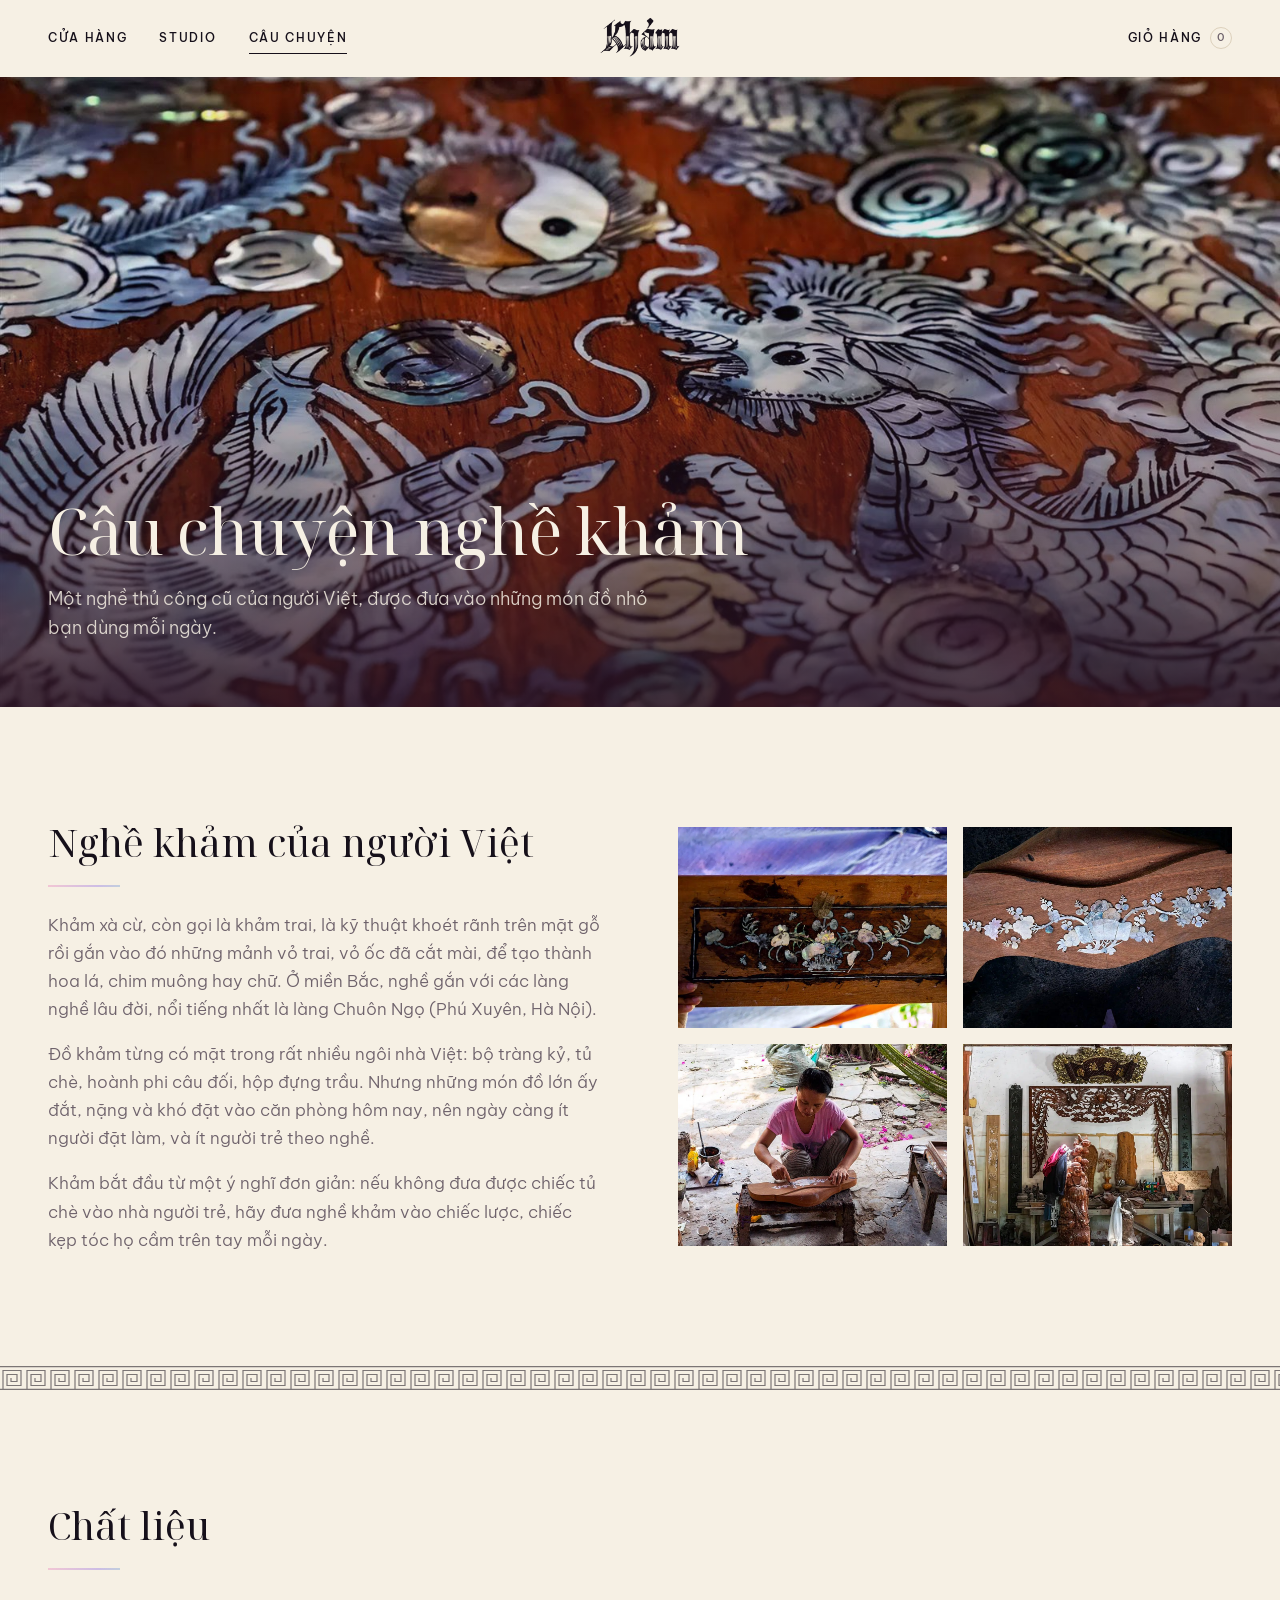
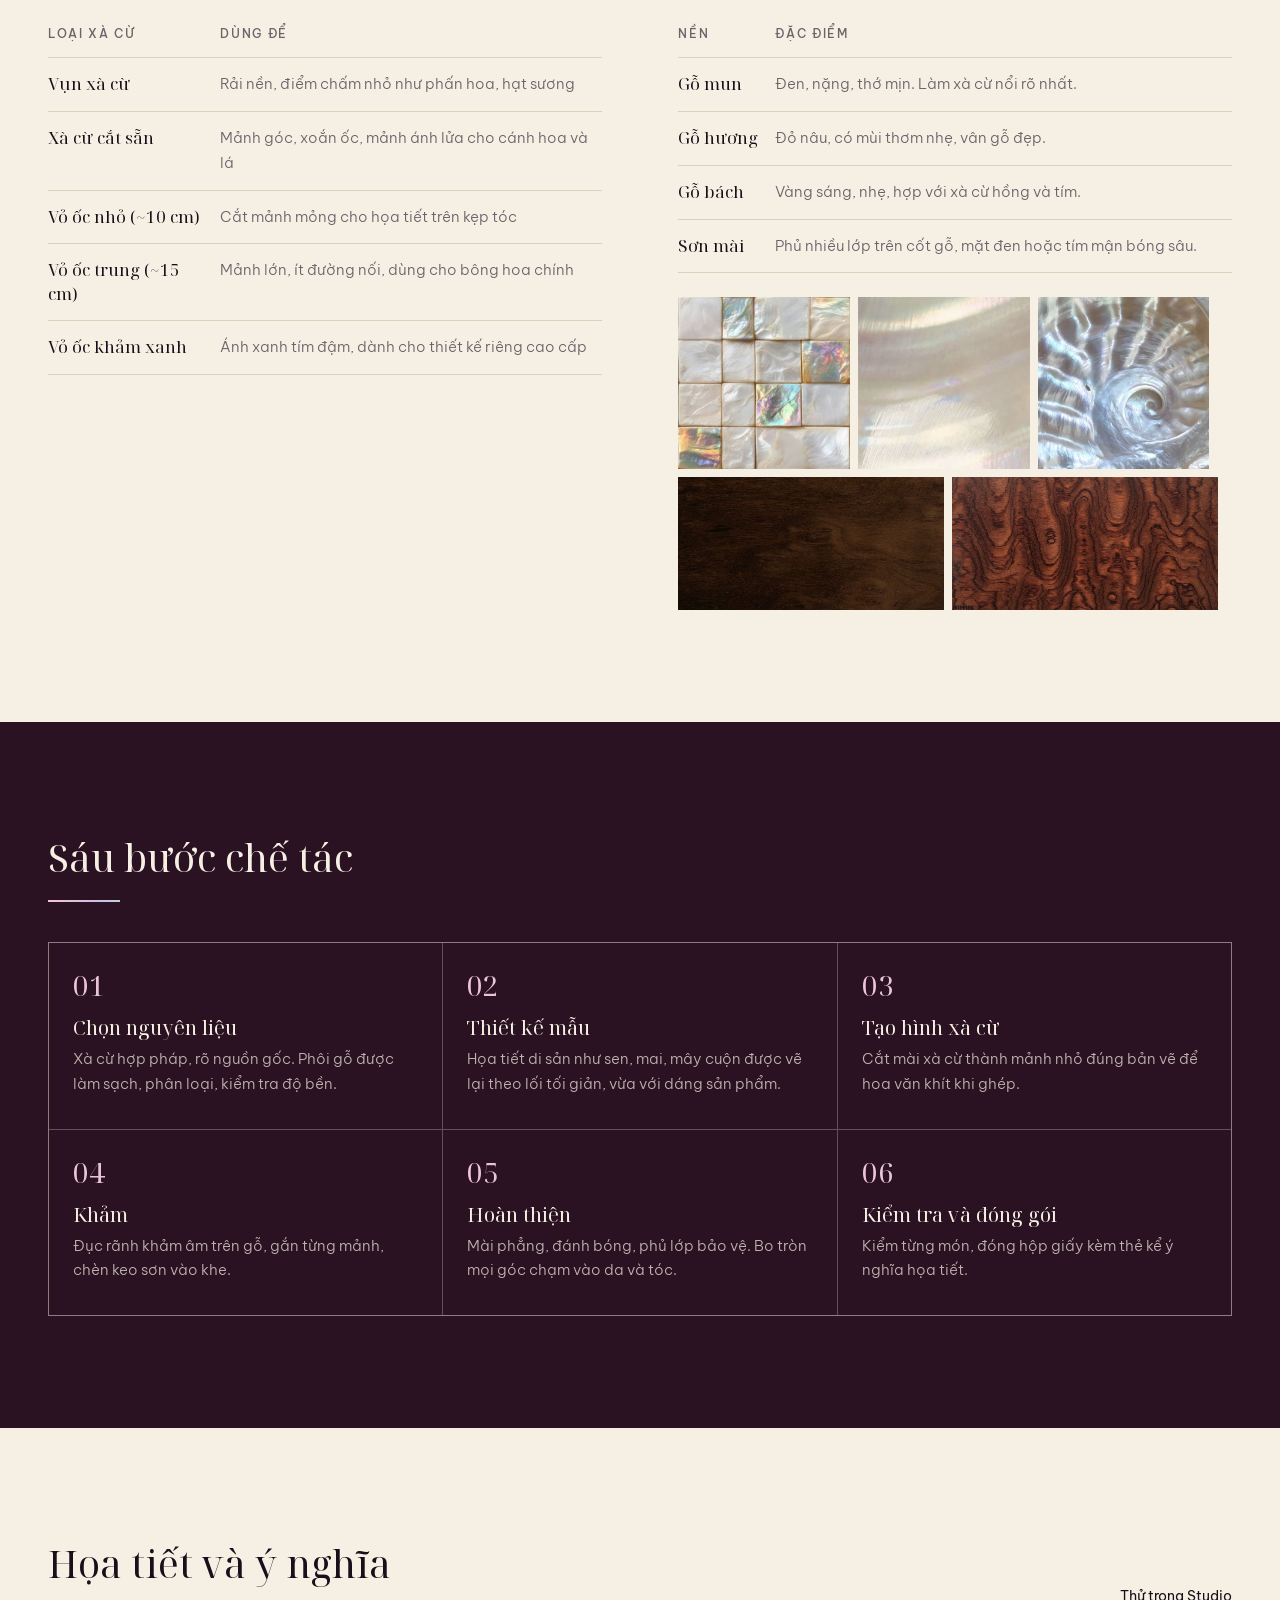
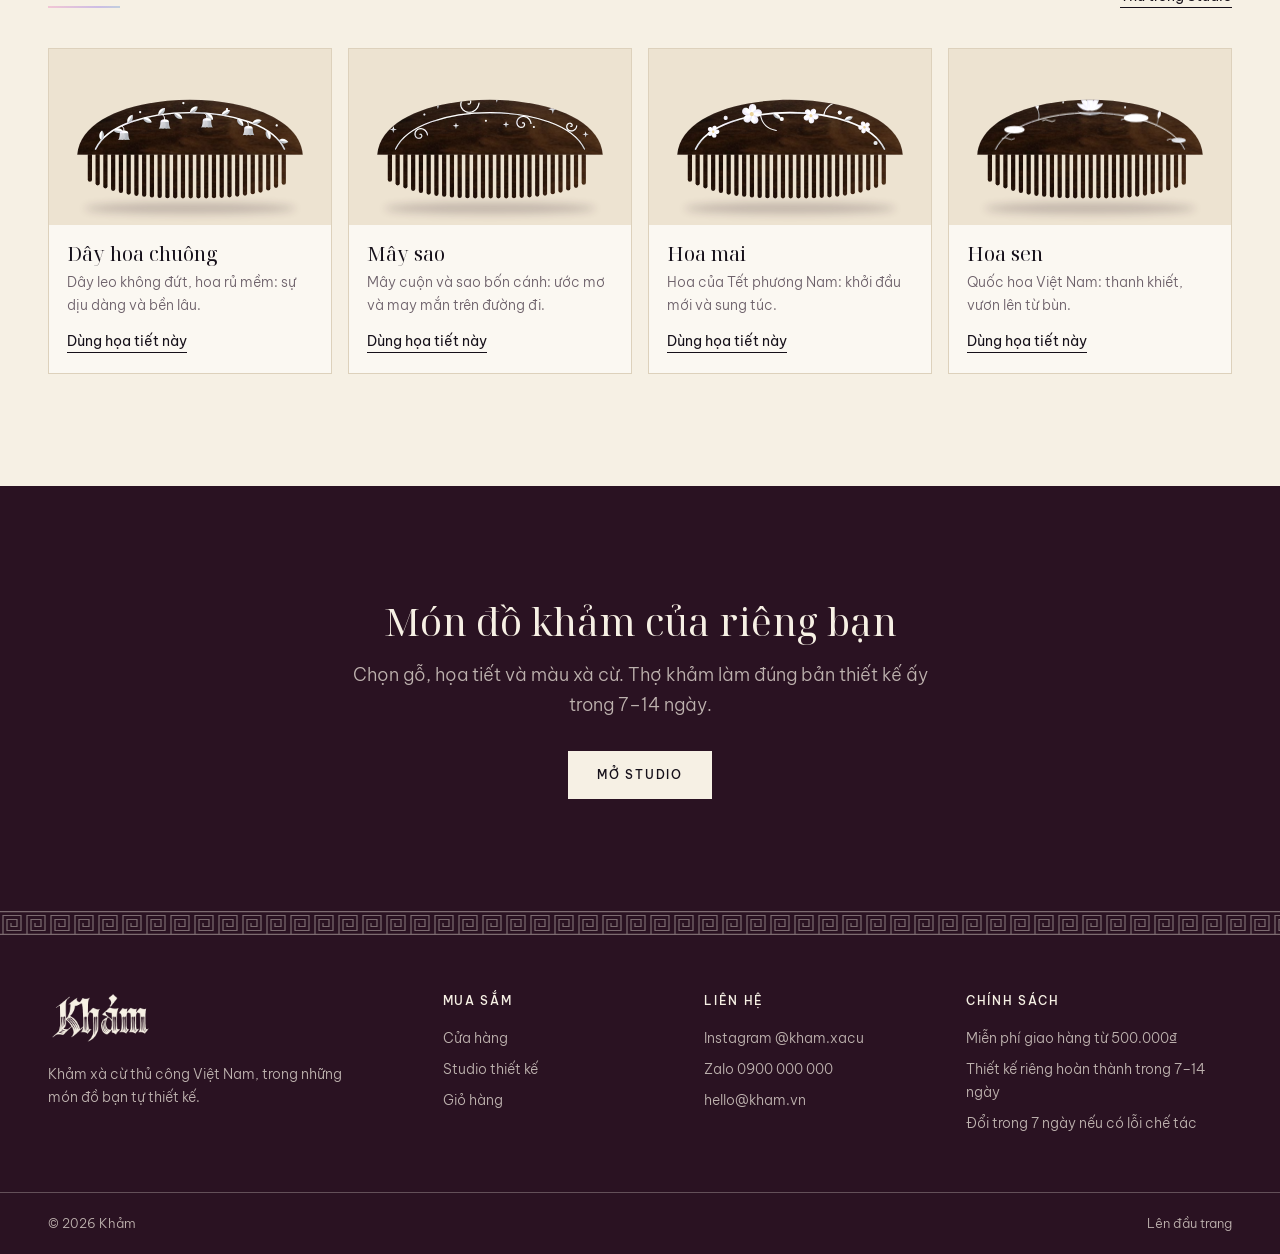
==== cau-chuyen.html @ ceab865e "Thương hiệu Khảm: 5 trang, Studio thiết kế xem trước trực tiếp, giỏ hàng - Trang chủ, Cửa hàng, Stud" ====
<!DOCTYPE html>
<html lang="vi">
<head>
  <meta charset="UTF-8" />
  <meta name="viewport" content="width=device-width, initial-scale=1" />
  <title>Câu chuyện nghề khảm · Khảm</title>
  <meta name="description" content="Nghề khảm xà cừ của người Việt: chất liệu, quy trình sáu bước và ý nghĩa các họa tiết." />
  <link rel="icon" href="img/favicon.svg" type="image/svg+xml" />
  <link rel="preconnect" href="https://fonts.googleapis.com" />
  <link rel="preconnect" href="https://fonts.gstatic.com" crossorigin />
  <link href="https://fonts.googleapis.com/css2?family=Be+Vietnam+Pro:wght@300;400;500&family=Noto+Serif+Display:ital,wght@0,400;0,500;1,400&display=swap" rel="stylesheet" />
  <link rel="stylesheet" href="css/style.css" />
</head>
<body data-page="cau-chuyen">
  <main id="main">
    <section class="story-hero">
      <img src="img/story/detail-dragon.jpg" alt="Mặt gỗ khảm xà cừ với họa tiết rồng, phượng và mây" />
      <div class="container">
        <h1 class="display">Câu chuyện nghề khảm</h1>
        <p class="lead" style="color:rgba(246,240,228,.85);margin-top:16px">Một nghề thủ công cũ của người Việt, được đưa vào những món đồ nhỏ bạn dùng mỗi ngày.</p>
      </div>
    </section>

    <!-- NGHỀ XƯA -->
    <section class="section container split">
      <div class="prose">
        <h2 class="h2">Nghề khảm của người Việt</h2>
        <span class="sheen-rule"></span>
        <p style="margin-top:24px">Khảm xà cừ, còn gọi là khảm trai, là kỹ thuật khoét rãnh trên mặt gỗ rồi gắn vào đó những mảnh vỏ trai, vỏ ốc đã cắt mài, để tạo thành hoa lá, chim muông hay chữ. Ở miền Bắc, nghề gắn với các làng nghề lâu đời, nổi tiếng nhất là làng Chuôn Ngọ (Phú Xuyên, Hà Nội).</p>
        <p>Đồ khảm từng có mặt trong rất nhiều ngôi nhà Việt: bộ tràng kỷ, tủ chè, hoành phi câu đối, hộp đựng trầu. Nhưng những món đồ lớn ấy đắt, nặng và khó đặt vào căn phòng hôm nay, nên ngày càng ít người đặt làm, và ít người trẻ theo nghề.</p>
        <p>Khảm bắt đầu từ một ý nghĩ đơn giản: nếu không đưa được chiếc tủ chè vào nhà người trẻ, hãy đưa nghề khảm vào chiếc lược, chiếc kẹp tóc họ cầm trên tay mỗi ngày.</p>
      </div>
      <div class="mosaic">
        <img src="img/story/panel-1.jpg" alt="Tấm gỗ khảm hoa lá nhiều màu" loading="lazy" />
        <img src="img/story/panel-2.jpg" alt="Diềm gỗ khảm hoa và lá bằng xà cừ trắng" loading="lazy" />
        <img src="img/story/artisan-1.jpg" alt="Người thợ ngồi mài tấm gỗ ngoài sân" loading="lazy" />
        <img src="img/story/workshop.jpg" alt="Xưởng gỗ với các tấm hoành phi chạm khắc" loading="lazy" />
      </div>
    </section>

    <div class="band" aria-hidden="true"></div>

    <!-- CHẤT LIỆU -->
    <section class="section container">
      <div class="section-head"><div><h2 class="h2">Chất liệu</h2><span class="sheen-rule"></span></div></div>
      <div class="split" style="align-items:start">
        <table class="table">
          <thead><tr><th>Loại xà cừ</th><th>Dùng để</th></tr></thead>
          <tbody>
            <tr><td>Vụn xà cừ</td><td class="muted">Rải nền, điểm chấm nhỏ như phấn hoa, hạt sương</td></tr>
            <tr><td>Xà cừ cắt sẵn</td><td class="muted">Mảnh góc, xoắn ốc, mảnh ánh lửa cho cánh hoa và lá</td></tr>
            <tr><td>Vỏ ốc nhỏ (~10 cm)</td><td class="muted">Cắt mảnh mỏng cho họa tiết trên kẹp tóc</td></tr>
            <tr><td>Vỏ ốc trung (~15 cm)</td><td class="muted">Mảnh lớn, ít đường nối, dùng cho bông hoa chính</td></tr>
            <tr><td>Vỏ ốc khảm xanh</td><td class="muted">Ánh xanh tím đậm, dành cho thiết kế riêng cao cấp</td></tr>
          </tbody>
        </table>
        <div>
          <table class="table">
            <thead><tr><th>Nền</th><th>Đặc điểm</th></tr></thead>
            <tbody>
              <tr><td>Gỗ mun</td><td class="muted">Đen, nặng, thớ mịn. Làm xà cừ nổi rõ nhất.</td></tr>
              <tr><td>Gỗ hương</td><td class="muted">Đỏ nâu, có mùi thơm nhẹ, vân gỗ đẹp.</td></tr>
              <tr><td>Gỗ bách</td><td class="muted">Vàng sáng, nhẹ, hợp với xà cừ hồng và tím.</td></tr>
              <tr><td>Sơn mài</td><td class="muted">Phủ nhiều lớp trên cốt gỗ, mặt đen hoặc tím mận bóng sâu.</td></tr>
            </tbody>
          </table>
          <div class="row" style="margin-top:24px;gap:8px">
            <img src="img/texture/nacre-squares.jpg" alt="Xà cừ cắt ô vuông" style="width:31%;aspect-ratio:1;object-fit:cover" loading="lazy" />
            <img src="img/texture/nacre-soft.jpg" alt="Mặt trong vỏ trai ánh hồng và xanh" style="width:31%;aspect-ratio:1;object-fit:cover" loading="lazy" />
            <img src="img/texture/nautilus.jpg" alt="Vỏ ốc xà cừ cắt đôi" style="width:31%;aspect-ratio:1;object-fit:cover" loading="lazy" />
          </div>
          <div class="row" style="margin-top:8px;gap:8px">
            <img src="img/texture/wood-mun.jpg" alt="Vân gỗ mun" style="width:48%;aspect-ratio:2;object-fit:cover" loading="lazy" />
            <img src="img/texture/wood-huong.jpg" alt="Vân gỗ hương" style="width:48%;aspect-ratio:2;object-fit:cover" loading="lazy" />
          </div>
        </div>
      </div>
    </section>

    <!-- QUY TRÌNH -->
    <section class="section on-dark">
      <div class="container">
        <div class="section-head"><div><h2 class="h2">Sáu bước chế tác</h2><span class="sheen-rule"></span></div></div>
        <ol class="timeline">
          <li><h3>Chọn nguyên liệu</h3><p>Xà cừ hợp pháp, rõ nguồn gốc. Phôi gỗ được làm sạch, phân loại, kiểm tra độ bền.</p></li>
          <li><h3>Thiết kế mẫu</h3><p>Họa tiết di sản như sen, mai, mây cuộn được vẽ lại theo lối tối giản, vừa với dáng sản phẩm.</p></li>
          <li><h3>Tạo hình xà cừ</h3><p>Cắt mài xà cừ thành mảnh nhỏ đúng bản vẽ để hoa văn khít khi ghép.</p></li>
          <li><h3>Khảm</h3><p>Đục rãnh khảm âm trên gỗ, gắn từng mảnh, chèn keo sơn vào khe.</p></li>
          <li><h3>Hoàn thiện</h3><p>Mài phẳng, đánh bóng, phủ lớp bảo vệ. Bo tròn mọi góc chạm vào da và tóc.</p></li>
          <li><h3>Kiểm tra và đóng gói</h3><p>Kiểm từng món, đóng hộp giấy kèm thẻ kể ý nghĩa họa tiết.</p></li>
        </ol>
      </div>
    </section>

    <!-- HỌA TIẾT -->
    <section class="section container">
      <div class="section-head">
        <div><h2 class="h2">Họa tiết và ý nghĩa</h2><span class="sheen-rule"></span></div>
        <a class="link" href="studio.html">Thử trong Studio</a>
      </div>
      <div class="motif-list" id="motifs"></div>
    </section>

    <section class="section on-dark" style="text-align:center">
      <div class="container">
        <h2 class="h2">Món đồ khảm của riêng bạn</h2>
        <p class="lead" style="margin:16px auto 32px">Chọn gỗ, họa tiết và màu xà cừ. Thợ khảm làm đúng bản thiết kế ấy trong 7–14 ngày.</p>
        <a class="btn btn--primary btn--light" href="studio.html">Mở Studio</a>
      </div>
    </section>
  </main>

  <script src="js/data.js"></script>
  <script src="js/store.js"></script>
  <script src="js/layout.js"></script>
  <script src="js/renderer.js"></script>
  <script src="js/ui.js"></script>
  <script>
    document.getElementById("motifs").innerHTML = STUDIO.motifs.map((m) => {
      const cfg = { product: "luoc-trang", base: "mun", motif: m.id, nacre: "ngoc" };
      return `<article class="motif-card">
        ${Renderer.render(cfg, { animate: false, label: "Lược khảm họa tiết " + m.name })}
        <div><h3>${m.name}</h3><p>${m.meaning}</p><a class="link" href="${studioLink(cfg)}">Dùng họa tiết này</a></div>
      </article>`;
    }).join("");
  </script>
</body>
</html>
---- css/style.css ----
/* =========================================================
   KHẢM · design system v3 (xem DESIGN-SYSTEM.md)
   ========================================================= */
:root {
  --ink: #16101a;
  --plum: #2a1222;
  --plum-2: #3a1a30;
  --ivory: #f6f0e4;
  --ivory-2: #ede3d1;
  --lavender: #cdbde5;
  --jade: #b6e0d6;
  --blush: #f2c6d4;
  --muted: #6e626b;
  --line: #ddd1bc;
  --line-dark: rgba(246, 240, 228, .28);
  --nacre: linear-gradient(110deg, var(--blush), var(--lavender) 35%, var(--jade) 65%, var(--ivory));

  --serif: "Noto Serif Display", "Times New Roman", serif;
  --sans: "Be Vietnam Pro", system-ui, -apple-system, "Segoe UI", sans-serif;
  --t-display: clamp(40px, 5vw, 72px);
  --t-h2: clamp(28px, 3vw, 40px);
  --t-h3: 22px;

  --gutter: clamp(20px, 4vw, 48px);
  --section: clamp(64px, 9vw, 112px);
  --max: 1320px;
  --ease: cubic-bezier(.2, .7, .2, 1);
}

*, *::before, *::after { box-sizing: border-box; }
html { scroll-behavior: smooth; scroll-padding-top: 80px; }
body { margin: 0; font: 300 16px/1.65 var(--sans); color: var(--ink); background: var(--ivory); -webkit-font-smoothing: antialiased; }
img, svg { display: block; max-width: 100%; }
a { color: inherit; text-decoration: none; }
button, input, select, textarea { font: inherit; color: inherit; }
button { cursor: pointer; background: none; border: 0; padding: 0; }
h1, h2, h3, h4, p, figure { margin: 0; }
:focus-visible { outline: 2px solid var(--ink); outline-offset: 3px; }
.on-dark :focus-visible { outline-color: var(--ivory); }
.skip { position: absolute; left: -9999px; }
.skip:focus { left: 16px; top: 16px; z-index: 100; background: var(--ink); color: var(--ivory); padding: 8px 16px; }

.container { width: 100%; max-width: var(--max); margin-inline: auto; padding-inline: var(--gutter); }
.section { padding-block: var(--section); }
.display { font: 400 var(--t-display)/1.15 var(--serif); letter-spacing: -.01em; }
.h2 { font: 400 var(--t-h2)/1.2 var(--serif); }
.h3 { font: 400 var(--t-h3)/1.3 var(--serif); }
.lead { font-size: 18px; color: var(--muted); max-width: 34em; }
.muted { color: var(--muted); }
.label { font-size: 12px; font-weight: 500; letter-spacing: .14em; text-transform: uppercase; }
.on-dark { background: var(--plum); color: var(--ivory); }
.on-dark .lead, .on-dark .muted { color: rgba(246, 240, 228, .72); }

/* Dải ánh xà cừ mảnh dưới tiêu đề */
.sheen-rule { display: block; width: 72px; height: 2px; margin-top: 20px; background: var(--nacre); background-size: 200% 100%; animation: sheen 6s linear infinite; }
.section-head { margin-bottom: 40px; display: flex; justify-content: space-between; align-items: flex-end; gap: 24px; flex-wrap: wrap; }

/* ---------- Hồi văn ---------- */
.band {
  height: 24px;
  background: url("data:image/svg+xml,%3Csvg xmlns='http://www.w3.org/2000/svg' width='24' height='24' fill='none' stroke='%2316101a' stroke-width='1.2'%3E%3Cpath d='M0 .6H24M0 23.4H24M3 23.4V4.5H21V19.5H7V8.5H17V15.5H11V12'/%3E%3C/svg%3E") repeat-x;
  opacity: .55;
}
.band--inverse { background-image: url("data:image/svg+xml,%3Csvg xmlns='http://www.w3.org/2000/svg' width='24' height='24' fill='none' stroke='%23f6f0e4' stroke-width='1.2'%3E%3Cpath d='M0 .6H24M0 23.4H24M3 23.4V4.5H21V19.5H7V8.5H17V15.5H11V12'/%3E%3C/svg%3E"); opacity: .4; }

/* ---------- Khung vòm Đông Dương ---------- */
.arch { position: relative; border-radius: 999px 999px 0 0 / 46% 46% 0 0; overflow: hidden; background: var(--ivory-2); }
.arch::after { content: ""; position: absolute; inset: 10px; border: 1px solid rgba(246, 240, 228, .75); border-radius: inherit; pointer-events: none; }
.arch img { width: 100%; height: 100%; object-fit: cover; }

/* ---------- Nút ---------- */
.btn {
  position: relative; overflow: hidden; isolation: isolate;
  display: inline-flex; align-items: center; justify-content: center; gap: 10px;
  min-height: 48px; padding: 0 28px;
  font-size: 12px; font-weight: 500; letter-spacing: .14em; text-transform: uppercase;
  border: 1px solid var(--ink); transition: background .2s, color .2s, border-color .2s;
}
.btn--primary { background: var(--ink); color: var(--ivory); }
.btn--primary::before {
  content: ""; position: absolute; inset: 0; z-index: -1; background: var(--nacre); opacity: 0;
  transform: translateX(-60%); transition: opacity .3s, transform .6s var(--ease); mix-blend-mode: soft-light;
}
.btn--primary:hover::before { opacity: 1; transform: none; }
.btn--ghost:hover { background: var(--ink); color: var(--ivory); }
.btn--light { border-color: var(--ivory); }
.btn--light.btn--primary { background: var(--ivory); color: var(--ink); }
.btn--light.btn--ghost { color: var(--ivory); }
.btn--light.btn--ghost:hover { background: var(--ivory); color: var(--ink); }
.btn--block { width: 100%; }
.btn[disabled] { opacity: .45; pointer-events: none; }
.link { font-size: 14px; font-weight: 400; text-decoration: underline; text-underline-offset: 6px; text-decoration-thickness: 1px; transition: text-underline-offset .2s; }
.link:hover { text-underline-offset: 3px; }

/* ---------- Header ---------- */
.header { position: sticky; top: 0; z-index: 50; background: var(--ivory); border-bottom: 1px solid transparent; transition: border-color .2s; }
.header.is-scrolled { border-color: var(--line); }
.header__inner { max-width: var(--max); margin-inline: auto; padding-inline: var(--gutter); height: 76px; display: grid; grid-template-columns: 1fr auto 1fr; align-items: center; }
.nav { display: flex; gap: 32px; }
.nav a, .cart-link { font-size: 12px; font-weight: 500; letter-spacing: .14em; text-transform: uppercase; padding: 6px 0; border-bottom: 1px solid transparent; transition: border-color .2s; }
.nav a:hover, .nav a[aria-current="page"], .cart-link:hover, .cart-link[aria-current="page"] { border-color: currentColor; }
.logo img { height: 46px; width: auto; }
.header__right { display: flex; justify-content: flex-end; }
.cart-link { display: inline-flex; align-items: center; gap: 8px; }
.cart-count { min-width: 22px; height: 22px; padding: 0 6px; display: inline-grid; place-items: center; border-radius: 999px; background: var(--ink); color: var(--ivory); font-size: 11px; letter-spacing: 0; }
.cart-count.is-empty { background: transparent; color: var(--muted); border: 1px solid var(--line); }
.cart-count.bump { animation: bump .5s var(--ease); }
.burger { display: none; width: 36px; height: 36px; position: relative; }
.burger span { position: absolute; left: 6px; right: 6px; height: 1px; background: var(--ink); transition: transform .2s; }
.burger span:first-child { top: 14px; } .burger span:last-child { top: 21px; }
.burger[aria-expanded="true"] span:first-child { transform: translateY(3.5px) rotate(45deg); }
.burger[aria-expanded="true"] span:last-child { transform: translateY(-3.5px) rotate(-45deg); }

/* ---------- Footer ---------- */
.footer { background: var(--plum); color: rgba(246, 240, 228, .72); font-size: 14px; }
.footer__inner { display: grid; grid-template-columns: 1.6fr 1fr 1fr 1.2fr; gap: 40px; padding-block: 56px; }
.footer__brand img { height: 56px; width: auto; margin-bottom: 16px; }
.footer__brand p { max-width: 22em; }
.footer h4 { color: var(--ivory); font-size: 12px; font-weight: 500; letter-spacing: .14em; text-transform: uppercase; margin-bottom: 16px; }
.footer ul { list-style: none; margin: 0; padding: 0; display: grid; gap: 8px; }
.footer a:hover { color: var(--ivory); text-decoration: underline; text-underline-offset: 4px; }
.footer__bottom { display: flex; justify-content: space-between; border-top: 1px solid var(--line-dark); padding-block: 20px; font-size: 13px; }

/* ---------- Toast ---------- */
.toast { position: fixed; left: 50%; bottom: 24px; z-index: 80; transform: translate(-50%, calc(100% + 48px)); visibility: hidden; background: var(--ink); color: var(--ivory); padding: 14px 20px; font-size: 14px; display: flex; gap: 16px; align-items: center; transition: transform .35s var(--ease); max-width: calc(100% - 32px); }
.toast.is-on { transform: translate(-50%, 0); visibility: visible; }
.toast a { text-decoration: underline; text-underline-offset: 4px; white-space: nowrap; }

/* ---------- Trang chủ: hero ---------- */
.hero { position: relative; overflow: hidden; background: radial-gradient(120% 90% at 50% 110%, #5b1d4f 0%, var(--plum) 55%, #1a0a14 100%); }
.hero__inner { display: grid; grid-template-columns: 1fr 1.25fr 1fr; gap: clamp(16px, 3vw, 48px); align-items: end; padding-block: 56px 0; }
.hero__arch { height: clamp(320px, 42vw, 560px); }
.hero__arch.arch { background: var(--ivory); }
.hero__arch img { object-fit: contain; padding: 18% 8% 10%; transition: transform 1.2s var(--ease); }
.hero__arch:hover img { transform: scale(1.04); }
.hero__center { text-align: center; padding-bottom: 72px; align-self: center; }
.hero__center .logo-big { width: min(360px, 80%); margin: 0 auto 28px; }
.hero__center p { margin: 0 auto 32px; max-width: 26em; }
.hero__ctas { display: flex; gap: 12px; justify-content: center; flex-wrap: wrap; }

/* ---------- Thẻ sản phẩm ---------- */
.grid { display: grid; grid-template-columns: repeat(4, 1fr); gap: 48px 24px; }
.card { display: flex; flex-direction: column; text-align: left; width: 100%; }
.card__media { display: block; position: relative; aspect-ratio: 1; background: #fbf8f2; overflow: hidden; }
.card__media img { width: 100%; height: 100%; object-fit: cover; transition: transform .8s var(--ease), opacity .4s; }
.card__media img + img { position: absolute; inset: 0; opacity: 0; }
.card:hover .card__media img:first-child { transform: scale(1.04); }
.card:hover .card__media img + img { opacity: 1; }
.card__tag { position: absolute; top: 12px; left: 12px; background: var(--ivory); padding: 2px 10px; font-size: 11px; letter-spacing: .1em; text-transform: uppercase; font-weight: 500; }
.card__name { margin-top: 16px; font: 400 19px/1.3 var(--serif); }
.card__meta { font-size: 13px; color: var(--muted); margin-top: 4px; }
.card__price { font-size: 15px; font-weight: 400; margin-top: 6px; }
.card:hover .card__name { text-decoration: underline; text-underline-offset: 4px; text-decoration-thickness: 1px; }

/* ---------- Câu chuyện chất liệu (trang chủ) ---------- */
.split { display: grid; grid-template-columns: 1fr 1fr; gap: clamp(32px, 6vw, 96px); align-items: center; }
.split__media .arch { aspect-ratio: 4 / 5; }
.facts { list-style: none; padding: 0; margin: 32px 0; border-top: 1px solid var(--line); }
.facts li { display: grid; grid-template-columns: 140px 1fr; gap: 16px; padding: 16px 0; border-bottom: 1px solid var(--line); }
.facts strong { font: 400 18px/1.4 var(--serif); }
.facts span { color: var(--muted); font-size: 15px; }

/* Teaser studio */
.teaser { display: grid; grid-template-columns: 1.1fr 1fr; gap: clamp(32px, 6vw, 96px); align-items: center; }
.teaser__stage { background: var(--ivory); aspect-ratio: 8 / 5; display: grid; place-items: center; position: relative; }
.teaser__stage svg { width: 100%; }
.teaser__swatches { display: flex; gap: 12px; margin: 24px 0 32px; flex-wrap: wrap; }
.steps-inline { list-style: none; padding: 0; margin: 24px 0 0; display: grid; gap: 8px; counter-reset: s; }
.steps-inline li { counter-increment: s; display: flex; gap: 12px; }
.steps-inline li::before { content: counter(s); width: 24px; height: 24px; border: 1px solid var(--line-dark); border-radius: 50%; display: grid; place-items: center; font-size: 12px; flex: none; margin-top: 2px; }

/* Dải ảnh tay nghề */
.craft-strip { display: grid; grid-template-columns: 1.3fr 1fr 1fr; gap: 16px; }
.craft-strip figure { position: relative; overflow: hidden; aspect-ratio: 4 / 5; }
.craft-strip figure:first-child { aspect-ratio: auto; }
.craft-strip img { width: 100%; height: 100%; object-fit: cover; transition: transform 1s var(--ease); }
.craft-strip figure:hover img { transform: scale(1.04); }
.craft-strip figcaption { position: absolute; left: 0; right: 0; bottom: 0; padding: 40px 20px 16px; color: var(--ivory); font-size: 14px; background: linear-gradient(transparent, rgba(22, 16, 26, .75)); }

.services { display: grid; grid-template-columns: repeat(4, 1fr); gap: 24px; padding-block: 48px; border-top: 1px solid var(--line); }
.services h3 { font: 400 18px/1.3 var(--serif); margin-bottom: 4px; }
.services p { font-size: 14px; color: var(--muted); }

/* ---------- Cửa hàng ---------- */
.page-head { padding-block: 56px 32px; }
.page-head .lead { margin-top: 12px; }
.filters { display: flex; gap: 28px; flex-wrap: wrap; border-bottom: 1px solid var(--line); margin-bottom: 40px; }
.filter { font-size: 14px; padding: 12px 0; color: var(--muted); border-bottom: 1px solid transparent; margin-bottom: -1px; transition: color .2s, border-color .2s; }
.filter:hover { color: var(--ink); }
.filter.is-active { color: var(--ink); border-color: var(--ink); }
.filter sup { font-size: 11px; margin-left: 3px; }

/* Dialog sản phẩm */
.dialog { border: 0; padding: 0; width: min(1080px, calc(100% - 32px)); max-height: calc(100dvh - 32px); background: var(--ivory); color: var(--ink); }
.dialog::backdrop { background: rgba(22, 16, 26, .55); }
.dialog[open] { animation: rise .35s var(--ease); }
.dialog__body { display: grid; grid-template-columns: 1.1fr 1fr; }
.dialog__gallery { background: #fbf8f2; display: flex; flex-direction: column; }
.dialog__main { aspect-ratio: 1; }
.dialog__main img { width: 100%; height: 100%; object-fit: cover; }
.dialog__thumbs { display: flex; gap: 8px; padding: 12px; flex-wrap: wrap; }
.dialog__thumbs button { width: 64px; height: 64px; border: 1px solid transparent; }
.dialog__thumbs button[aria-pressed="true"] { border-color: var(--ink); }
.dialog__thumbs img { width: 100%; height: 100%; object-fit: cover; }
.dialog__info { padding: 48px 40px; display: flex; flex-direction: column; gap: 16px; overflow-y: auto; }
.dialog__price { font-size: 20px; }
.dialog__material { font-size: 14px; color: var(--muted); border-top: 1px solid var(--line); border-bottom: 1px solid var(--line); padding: 12px 0; }
.dialog__material strong { color: var(--ink); font-weight: 500; display: block; font-size: 12px; letter-spacing: .14em; text-transform: uppercase; margin-bottom: 2px; }
.dialog__close { position: absolute; top: 8px; right: 8px; width: 44px; height: 44px; font-size: 28px; font-weight: 300; z-index: 2; }
.field-label { font-size: 12px; font-weight: 500; letter-spacing: .14em; text-transform: uppercase; margin-bottom: 8px; display: block; }
.row { display: flex; gap: 12px; align-items: stretch; flex-wrap: wrap; }

/* Bộ đếm số lượng */
.qty { display: inline-flex; align-items: center; border: 1px solid var(--line); height: 48px; }
.qty button { width: 44px; height: 100%; font-size: 18px; }
.qty button:hover { background: var(--ivory-2); }
.qty input { width: 44px; text-align: center; border: 0; background: transparent; -moz-appearance: textfield; }
.qty input::-webkit-inner-spin-button { -webkit-appearance: none; }
.qty--sm { height: 36px; }
.qty--sm button { width: 34px; }
.qty--sm input { width: 34px; }

/* Ô chọn gỗ dạng chữ */
.chips { display: flex; gap: 8px; flex-wrap: wrap; }
.chip { display: inline-flex; align-items: center; gap: 8px; height: 40px; padding: 0 14px 0 8px; border: 1px solid var(--line); font-size: 14px; transition: border-color .2s; }
.chip:hover { border-color: var(--muted); }
.chip[aria-pressed="true"] { border-color: var(--ink); box-shadow: inset 0 0 0 1px var(--ink); }
.chip i { width: 22px; height: 22px; border-radius: 50%; display: block; }

/* ---------- Swatch xà cừ ---------- */
.swatch { width: 44px; height: 44px; border-radius: 50%; position: relative; background-size: cover; background-position: center; box-shadow: inset 0 0 0 1px rgba(0, 0, 0, .12); transition: transform .2s; }
.swatch::after { content: ""; position: absolute; inset: -5px; border-radius: 50%; border: 1px solid transparent; transition: border-color .2s; }
.swatch:hover { transform: scale(1.06); }
.swatch[aria-pressed="true"]::after { border-color: currentColor; }

/* ---------- STUDIO ---------- */
.studio { display: grid; grid-template-columns: 1.25fr 1fr; min-height: calc(100dvh - 76px); }
.studio__stage { position: sticky; top: 76px; height: calc(100dvh - 76px); background: var(--ivory-2); display: flex; flex-direction: column; }
.studio__canvas { flex: 1; position: relative; display: grid; place-items: center; padding: 24px; overflow: hidden; }
.studio__canvas::before { content: ""; position: absolute; inset: 24px; border: 1px solid var(--line); border-radius: 999px 999px 0 0 / 38% 38% 0 0; pointer-events: none; }
.studio__layer { position: absolute; inset: 0; display: grid; place-items: center; padding: 8% 6%; transition: opacity .4s var(--ease); }
.studio__layer svg { width: 100%; max-height: 100%; }
.studio__layer.is-leaving { opacity: 0; }
.studio__caption { padding: 16px 24px 20px; display: flex; justify-content: space-between; gap: 16px; align-items: baseline; border-top: 1px solid var(--line); background: var(--ivory); flex-wrap: wrap; }
.studio__caption strong { font: 400 20px/1.3 var(--serif); }
.studio__caption span { font-size: 13px; color: var(--muted); }
.studio__panel { padding: 40px clamp(20px, 3vw, 48px) 48px; display: flex; flex-direction: column; gap: 32px; }
.studio__panel h1 { font: 400 32px/1.2 var(--serif); }
.step-title { display: flex; justify-content: space-between; align-items: baseline; margin-bottom: 14px; }
.step-title h2 { font-size: 12px; font-weight: 500; letter-spacing: .14em; text-transform: uppercase; }
.step-title span { font-size: 14px; color: var(--muted); }
.options { display: grid; grid-template-columns: repeat(2, 1fr); gap: 10px; }
.opt { border: 1px solid var(--line); background: #fbf8f2; text-align: left; padding: 8px 12px 12px; transition: border-color .2s, background .2s; display: flex; flex-direction: column; gap: 2px; }
.opt:hover { border-color: var(--muted); }
.opt[aria-pressed="true"] { border-color: var(--ink); box-shadow: inset 0 0 0 1px var(--ink); background: var(--ivory); }
.opt svg { width: 100%; height: auto; aspect-ratio: 8 / 4.2; }
.opt b { font-weight: 400; font-size: 15px; }
.opt small { font-size: 12px; color: var(--muted); }
.swatches { display: flex; gap: 14px; flex-wrap: wrap; }
.swatch-wrap { display: flex; flex-direction: column; align-items: center; gap: 8px; width: 72px; text-align: center; font-size: 12px; line-height: 1.3; }
.motif-note { font-size: 14px; color: var(--muted); margin-top: 12px; min-height: 2.6em; }
.summary { border-top: 1px solid var(--line); padding-top: 24px; display: grid; gap: 8px; font-size: 14px; }
.summary div { display: flex; justify-content: space-between; gap: 16px; }
.summary span:first-child { color: var(--muted); }
.summary .total { font-size: 18px; border-top: 1px solid var(--line); padding-top: 12px; margin-top: 4px; }
.summary .total span:last-child { font: 400 24px/1 var(--serif); }
.studio__actions { display: grid; grid-template-columns: auto 1fr; gap: 10px; }
.studio__actions .btn--ghost { grid-column: 1 / -1; }
.saved { border-top: 1px solid var(--line); padding-top: 24px; }
.saved__list { display: grid; grid-template-columns: repeat(3, 1fr); gap: 10px; margin-top: 12px; }
.saved__item { position: relative; border: 1px solid var(--line); background: #fbf8f2; }
.saved__item button.load { display: block; width: 100%; padding: 6px; }
.saved__item small { display: block; font-size: 11px; color: var(--muted); padding: 0 8px 8px; }
.saved__item .del { position: absolute; top: 2px; right: 4px; font-size: 16px; color: var(--muted); width: 24px; height: 24px; }
.saved__item .del:hover { color: var(--ink); }
.empty-note { font-size: 14px; color: var(--muted); }

/* ---------- Giỏ hàng ---------- */
.cart { display: grid; grid-template-columns: 1.6fr 1fr; gap: clamp(32px, 5vw, 72px); align-items: start; padding-bottom: var(--section); }
.cart-lines { list-style: none; padding: 0; margin: 0; border-top: 1px solid var(--line); }
.cart-line { display: grid; grid-template-columns: 120px 1fr auto; gap: 20px; padding: 20px 0; border-bottom: 1px solid var(--line); align-items: start; }
.cart-line__img { aspect-ratio: 1; background: #fbf8f2; display: grid; place-items: center; overflow: hidden; }
.cart-line__img img { width: 100%; height: 100%; object-fit: cover; }
.cart-line__img svg { width: 100%; }
.cart-line h3 { font: 400 18px/1.3 var(--serif); }
.cart-line .spec { font-size: 13px; color: var(--muted); margin: 4px 0 12px; }
.cart-line .badge { display: inline-block; font-size: 11px; letter-spacing: .1em; text-transform: uppercase; font-weight: 500; padding: 2px 8px; background: var(--ivory-2); margin-bottom: 6px; }
.cart-line__end { text-align: right; display: flex; flex-direction: column; gap: 8px; align-items: flex-end; }
.cart-line__end strong { font-weight: 400; }
.cart-line__end small { color: var(--muted); font-size: 12px; }
.text-btn { font-size: 13px; color: var(--muted); text-decoration: underline; text-underline-offset: 4px; }
.text-btn:hover { color: var(--ink); }
.cart-line__actions { display: flex; gap: 16px; align-items: center; flex-wrap: wrap; }
.panel { background: #fbf8f2; border: 1px solid var(--line); padding: 28px; position: sticky; top: 100px; }
.panel h2 { font: 400 24px/1.2 var(--serif); margin-bottom: 20px; }
.ship-note { font-size: 13px; color: var(--muted); margin-top: 8px; }
.progress { height: 3px; background: var(--ivory-2); margin-top: 8px; }
.progress i { display: block; height: 100%; background: var(--nacre); transition: width .4s var(--ease); }
.form { display: grid; gap: 14px; margin-top: 24px; border-top: 1px solid var(--line); padding-top: 24px; }
.form label { display: grid; gap: 6px; font-size: 13px; }
.form input, .form textarea { border: 1px solid var(--line); background: var(--ivory); padding: 12px 14px; font-size: 15px; border-radius: 0; }
.form input:focus, .form textarea:focus { outline: none; border-color: var(--ink); }
.form .err { color: #9c2a3c; font-size: 12px; min-height: 0; }
.form input[aria-invalid="true"] { border-color: #9c2a3c; }
.pay { display: grid; gap: 8px; border: 0; padding: 0; margin: 0; }
.pay legend { font-size: 13px; margin-bottom: 6px; }
.pay label { display: flex; gap: 10px; align-items: center; border: 1px solid var(--line); padding: 12px 14px; cursor: pointer; font-size: 14px; }
.pay input { accent-color: var(--ink); }
.cart-empty { text-align: center; padding: 64px 0 var(--section); display: grid; justify-items: center; gap: 20px; }
.confirm { max-width: 720px; margin: 0 auto; padding-bottom: var(--section); }
.confirm .code { font: 400 28px/1 var(--serif); margin: 8px 0 24px; }
.confirm table { width: 100%; border-collapse: collapse; font-size: 14px; margin: 24px 0; }
.confirm td { padding: 10px 0; border-bottom: 1px solid var(--line); vertical-align: top; }
.confirm td:last-child { text-align: right; white-space: nowrap; }

/* ---------- Trang câu chuyện ---------- */
.story-hero { position: relative; min-height: 70vh; display: grid; align-items: end; color: var(--ivory); overflow: hidden; }
.story-hero img { position: absolute; inset: 0; width: 100%; height: 100%; object-fit: cover; }
.story-hero::before { content: ""; position: absolute; inset: 0; background: linear-gradient(180deg, rgba(42, 18, 34, .1) 30%, rgba(42, 18, 34, .88)); z-index: 1; }
.story-hero .container { position: relative; z-index: 2; padding-block: 64px; }
.prose { max-width: 40em; }
.prose p + p { margin-top: 1em; }
.prose p { color: var(--muted); font-size: 17px; }
.on-dark .prose p { color: rgba(246, 240, 228, .75); }
.timeline { list-style: none; padding: 0; margin: 0; display: grid; grid-template-columns: repeat(3, 1fr); gap: 1px; background: var(--line-dark); border: 1px solid var(--line-dark); counter-reset: s; }
.timeline li { background: var(--plum); padding: 28px 24px 32px; counter-increment: s; }
.timeline li::before { content: "0" counter(s); display: block; font: 400 28px/1 var(--serif); margin-bottom: 16px; background: var(--nacre); -webkit-background-clip: text; background-clip: text; color: transparent; }
.timeline h3 { font: 400 20px/1.3 var(--serif); margin-bottom: 6px; }
.timeline p { color: rgba(246, 240, 228, .72); font-size: 15px; }
.table { width: 100%; border-collapse: collapse; font-size: 15px; }
.table th, .table td { text-align: left; padding: 14px 12px 14px 0; border-bottom: 1px solid var(--line); vertical-align: top; }
.table th { font-size: 12px; font-weight: 500; letter-spacing: .14em; text-transform: uppercase; color: var(--muted); }
.table td:first-child { font: 400 17px/1.4 var(--serif); }
.motif-list { display: grid; grid-template-columns: repeat(4, 1fr); gap: 16px; }
.motif-card { background: #fbf8f2; border: 1px solid var(--line); display: flex; flex-direction: column; }
.motif-card svg { background: var(--ivory-2); }
.motif-card div { padding: 16px 18px 20px; }
.motif-card h3 { font: 400 20px/1.3 var(--serif); margin-bottom: 4px; }
.motif-card p { font-size: 14px; color: var(--muted); }
.motif-card a { margin-top: 12px; display: inline-block; }
.mosaic { display: grid; grid-template-columns: 1fr 1fr; gap: 16px; }
.mosaic img { width: 100%; height: 100%; object-fit: cover; aspect-ratio: 4 / 3; }

/* ---------- Animations ---------- */
@keyframes sheen { to { background-position: -200% 0; } }
@keyframes rise { from { opacity: 0; transform: translateY(12px); } to { opacity: 1; transform: none; } }
@keyframes bump { 0% { transform: scale(1); } 40% { transform: scale(1.35); } 100% { transform: scale(1); } }
.fade-in { animation: rise .6s var(--ease) both; }
@media (prefers-reduced-motion: reduce) {
  *, *::before, *::after { animation: none !important; transition: none !important; }
  html { scroll-behavior: auto; }
}

/* ---------- Responsive ---------- */
@media (max-width: 1100px) {
  .grid { grid-template-columns: repeat(3, 1fr); }
  .motif-list { grid-template-columns: repeat(2, 1fr); }
  .footer__inner { grid-template-columns: 1fr 1fr; }
}
@media (max-width: 900px) {
  .burger { display: block; }
  .header__inner { height: 64px; }
  .logo img { height: 38px; }
  .nav { position: fixed; inset: 64px 0 auto; flex-direction: column; gap: 0; background: var(--ivory); padding: 0 var(--gutter) 16px; border-bottom: 1px solid var(--line); visibility: hidden; opacity: 0; transition: opacity .2s, visibility .2s; }
  .nav.is-open { visibility: visible; opacity: 1; }
  .nav a { padding: 16px 0; border-bottom: 1px solid var(--line); }
  .hero__inner { grid-template-columns: 1fr 1fr; padding-top: 40px; }
  .hero__center { grid-column: 1 / -1; order: -1; padding-bottom: 24px; }
  .hero__arch { height: 300px; }
  .split, .teaser, .cart { grid-template-columns: 1fr; }
  .craft-strip { grid-template-columns: 1fr 1fr; }
  .craft-strip figure:first-child { grid-column: 1 / -1; aspect-ratio: 16 / 9; }
  .services { grid-template-columns: 1fr 1fr; }
  .studio { grid-template-columns: 1fr; }
  .studio__stage { top: 64px; height: auto; z-index: 5; }
  .studio__canvas { aspect-ratio: 8 / 5; flex: none; padding: 8px; }
  .studio__canvas::before { inset: 8px; }
  .studio__layer { padding: 4% 4%; }
  .studio__caption { padding: 10px 16px; }
  .studio__caption strong { font-size: 17px; }
  .dialog__body { grid-template-columns: 1fr; }
  .dialog__info { padding: 28px 20px; }
  .timeline { grid-template-columns: 1fr 1fr; }
  .panel { position: static; }
}
@media (max-width: 600px) {
  .grid { grid-template-columns: repeat(2, 1fr); gap: 32px 12px; }
  .card__name { font-size: 16px; }
  .hero__arch { height: 220px; }
  .hero__center .logo-big { width: 58%; margin-bottom: 20px; }
  .hero__center p { font-size: 16px; }
  .options { grid-template-columns: repeat(2, 1fr); }
  .saved__list { grid-template-columns: repeat(2, 1fr); }
  .facts li { grid-template-columns: 1fr; gap: 2px; }
  .services, .timeline, .motif-list, .mosaic { grid-template-columns: 1fr; }
  .footer__inner { grid-template-columns: 1fr; }
  .footer__bottom { flex-direction: column; gap: 8px; }
  .cart-line { grid-template-columns: 88px 1fr; }
  .cart-line__end { grid-column: 1 / -1; flex-direction: row; justify-content: space-between; align-items: center; }
  .studio__panel { padding-top: 24px; gap: 28px; }
  .cart-link__text { position: absolute; width: 1px; height: 1px; overflow: hidden; clip: rect(0 0 0 0); }
  .studio__caption span { display: none; }
}
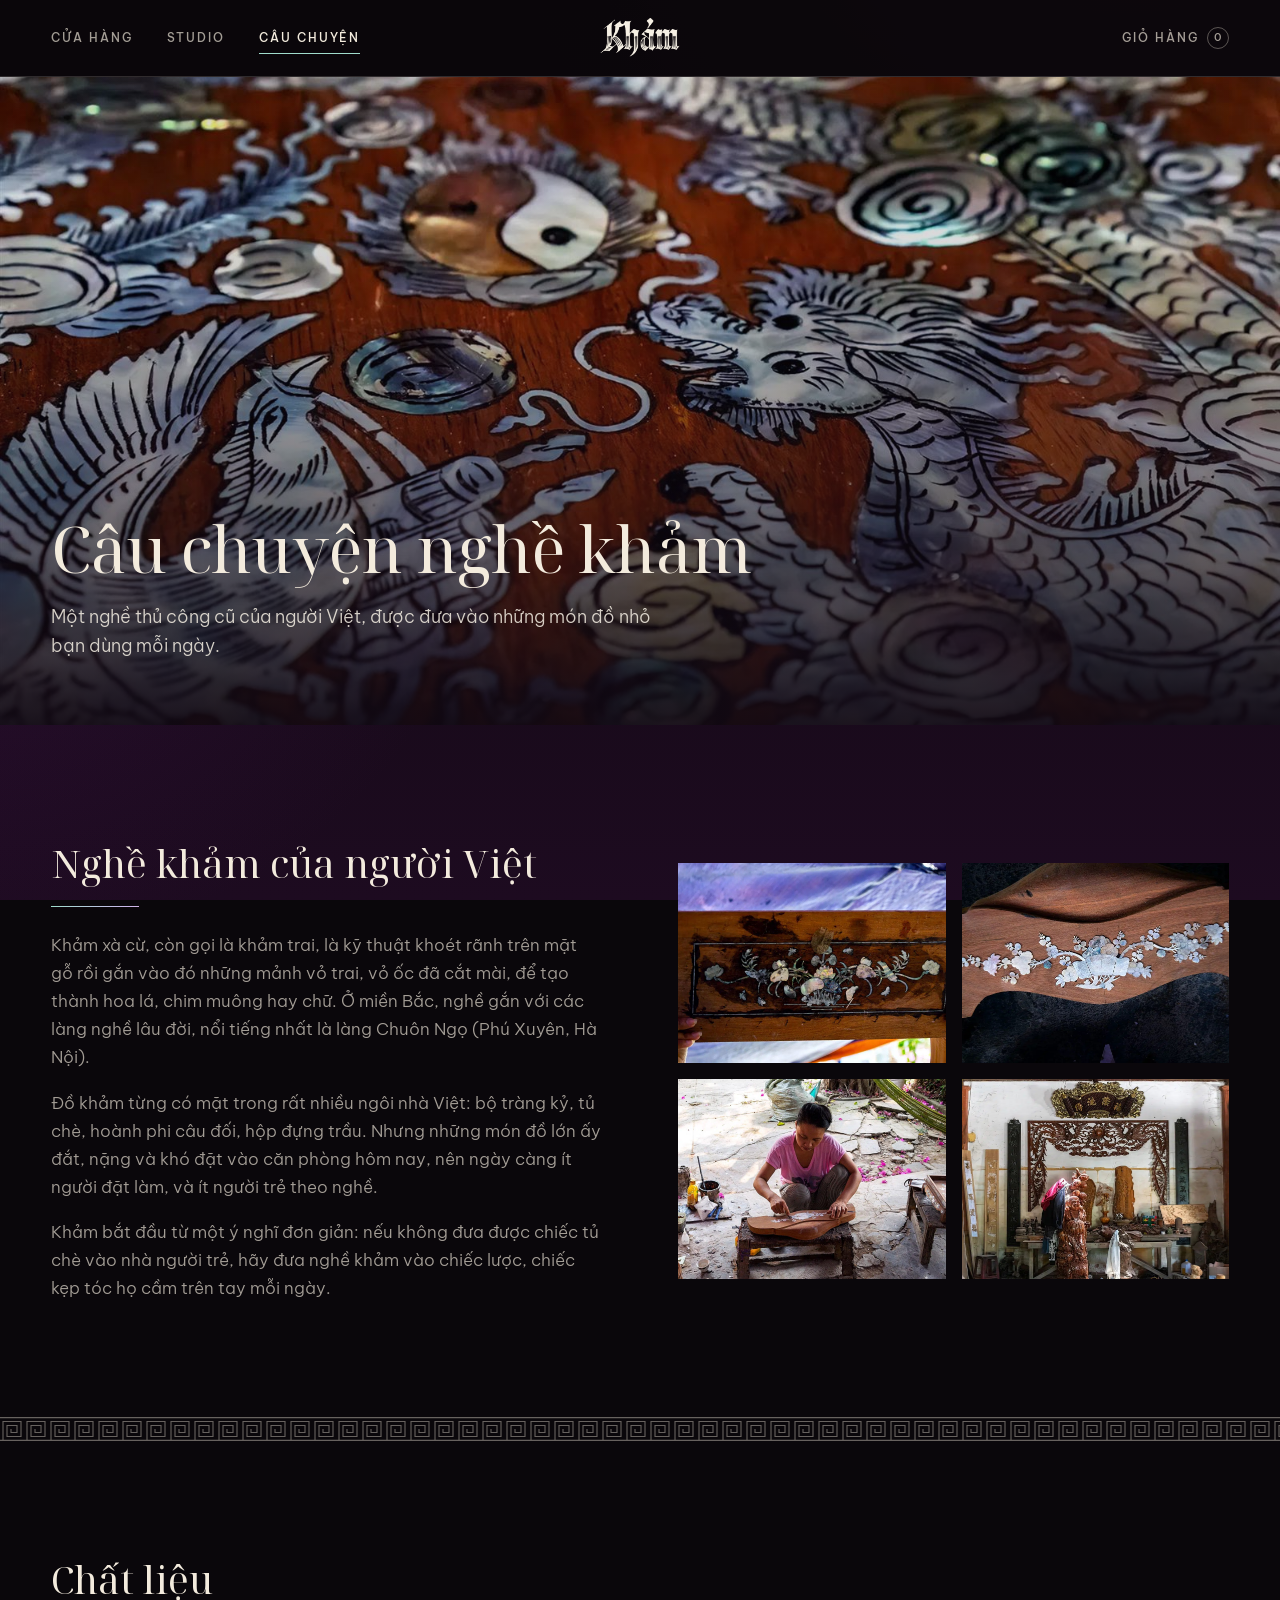
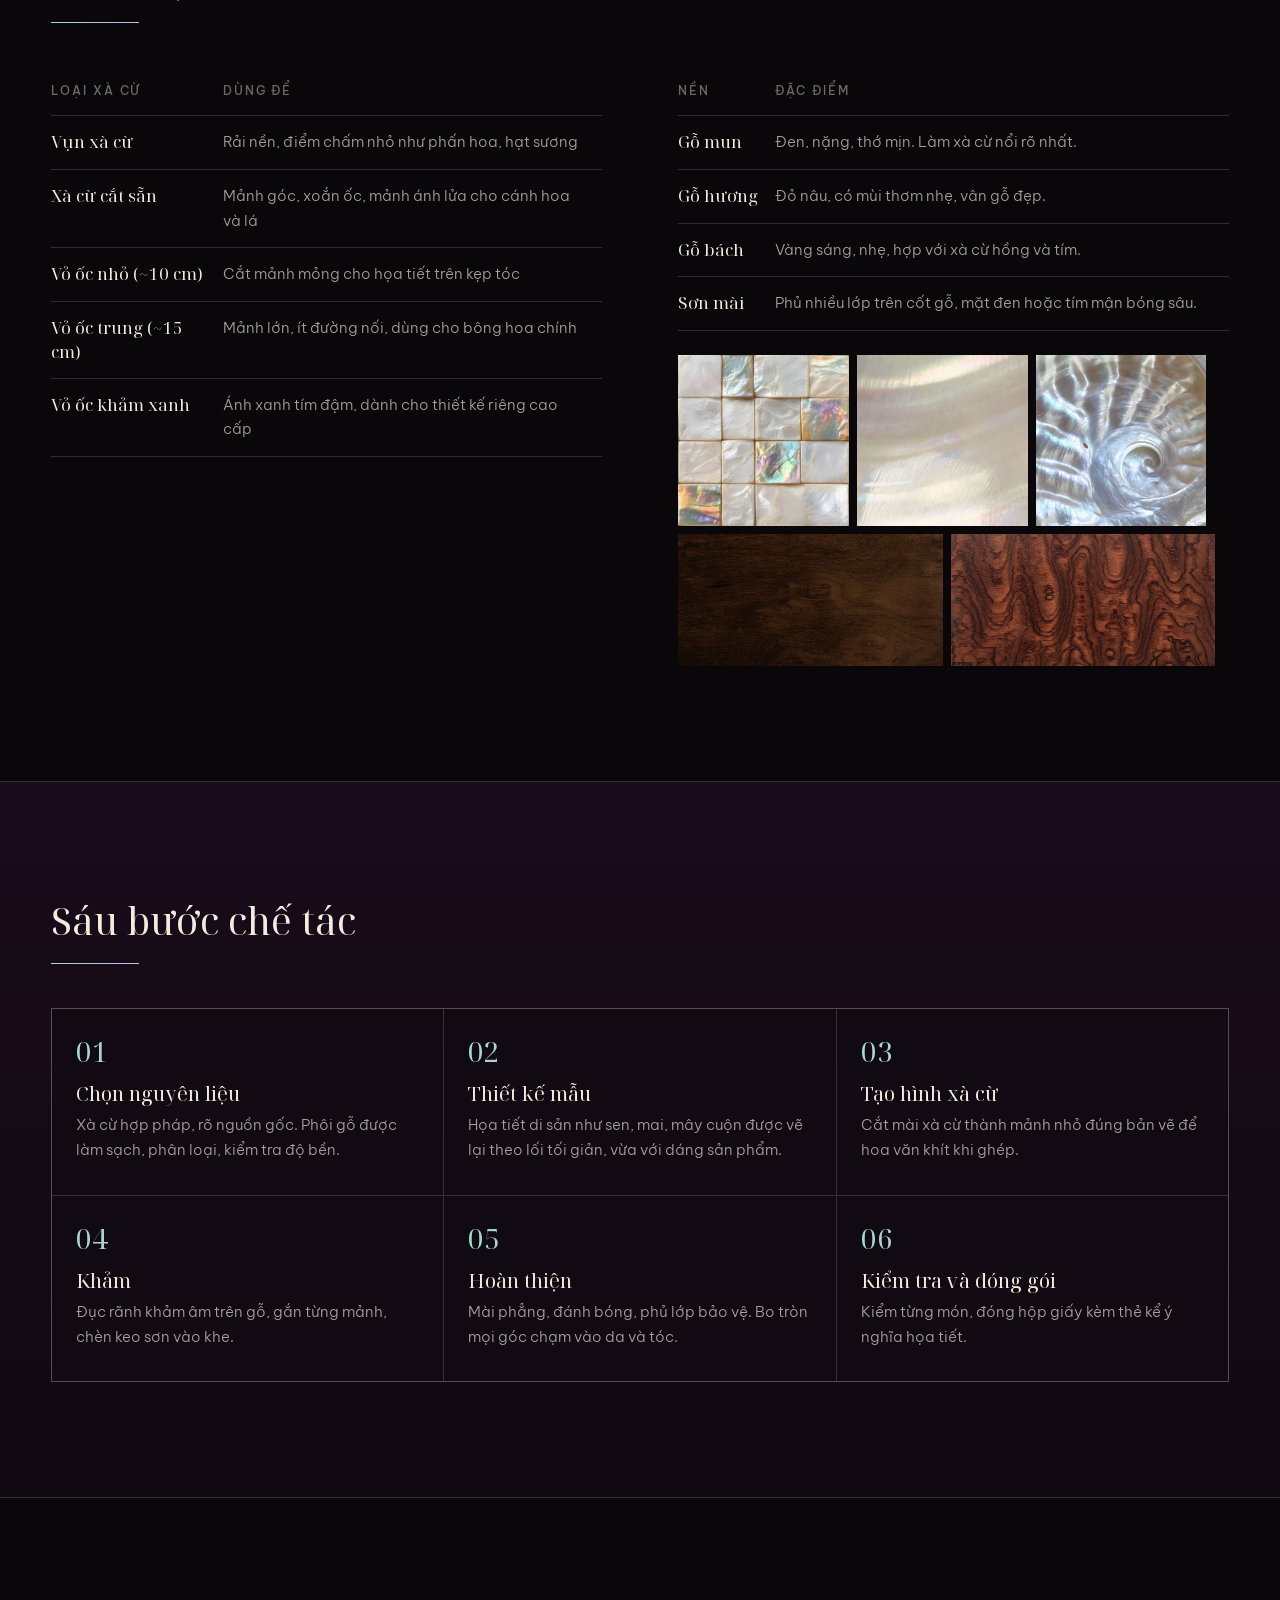
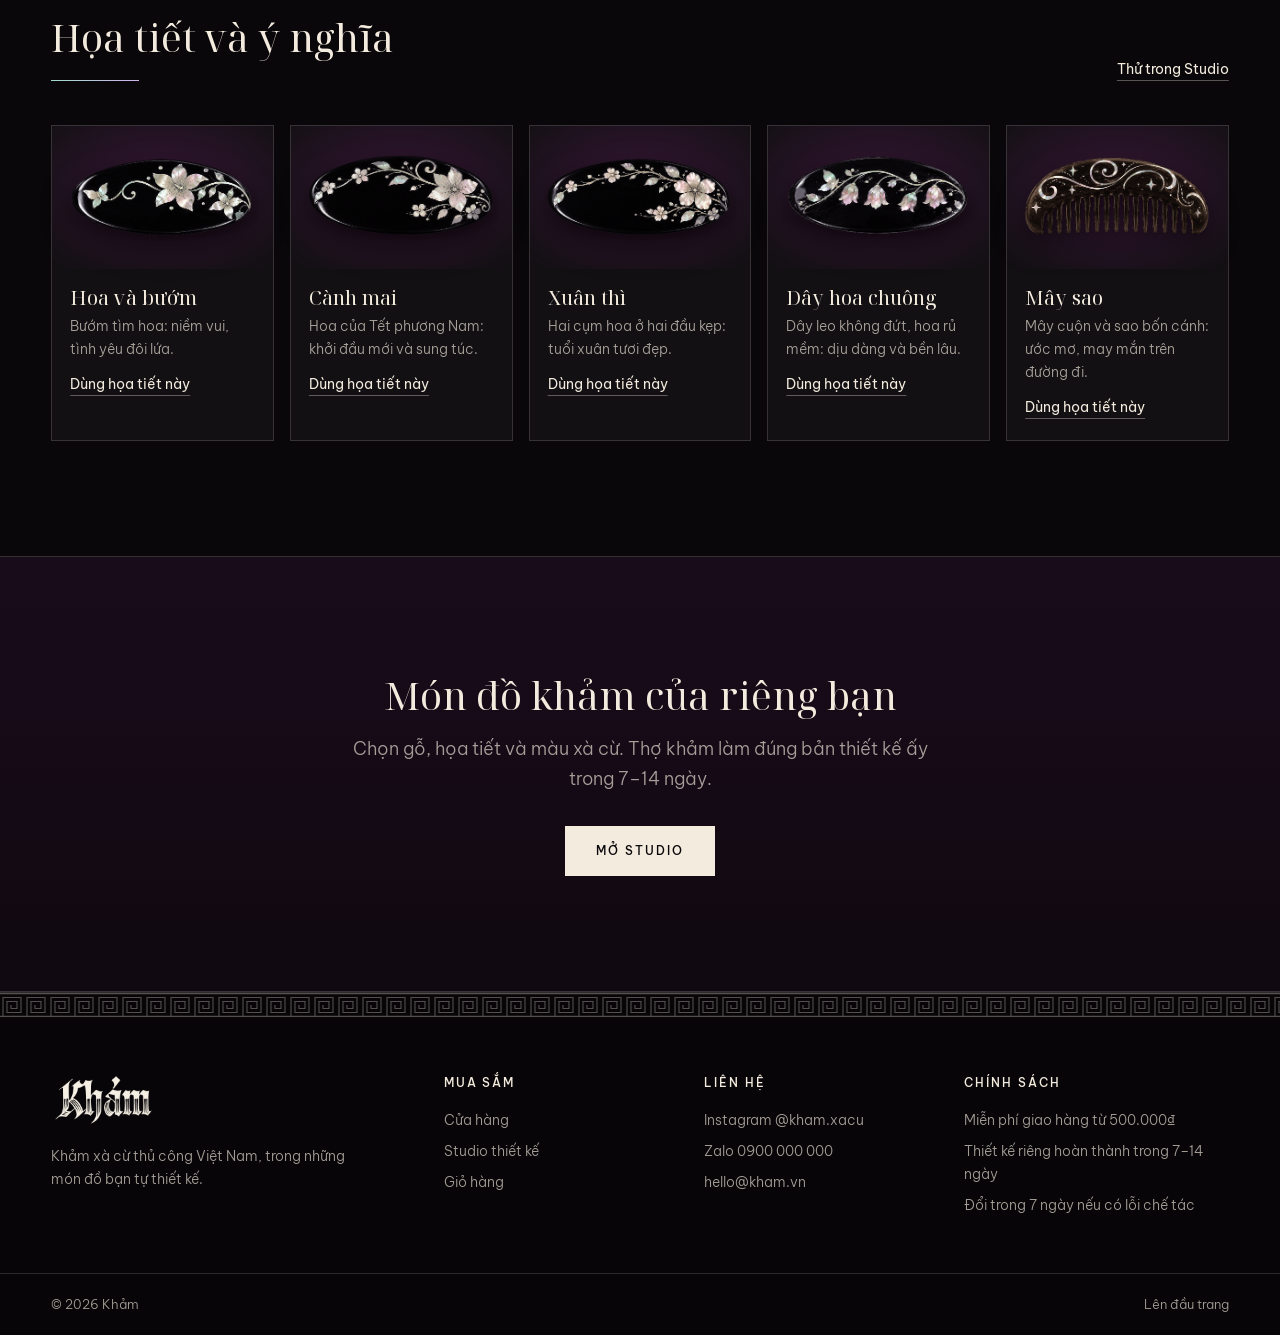
==== commit 59aebde7: "Tông tối Đông Dương, hoa xà cừ nở ở trang chủ, Studio đổi màu trên ảnh thật - Studio, ô thử màu, thẻ" ====
--- a/cau-chuyen.html
+++ b/cau-chuyen.html
@@ -113,16 +113,21 @@
   <script src="js/data.js"></script>
   <script src="js/store.js"></script>
   <script src="js/layout.js"></script>
-  <script src="js/renderer.js"></script>
+  <script src="js/recolor.js"></script>
   <script src="js/ui.js"></script>
   <script>
-    document.getElementById("motifs").innerHTML = STUDIO.motifs.map((m) => {
-      const cfg = { product: "luoc-trang", base: "mun", motif: m.id, nacre: "ngoc" };
-      return `<article class="motif-card">
-        ${Renderer.render(cfg, { animate: false, label: "Lược khảm họa tiết " + m.name })}
+    // Mỗi họa tiết hiển thị bằng ảnh sản phẩm thật có họa tiết đó
+    (async () => {
+      const cards = STUDIO.motifs.map((m) => {
+        const prod = STUDIO.products.find((p) => p.motifs.includes(m.id));
+        return { m, cfg: { product: prod.id, base: prod.surface === "wood" ? "mun" : "sonmai", motif: m.id, nacre: "ngoc" } };
+      });
+      const urls = await Promise.all(cards.map((c) => Recolor.dataUrl(c.cfg, 420)));
+      document.getElementById("motifs").innerHTML = cards.map(({ m, cfg }, i) => `<article class="motif-card">
+        <div class="thumb"><img src="${urls[i]}" alt="Sản phẩm khảm họa tiết ${m.name.toLowerCase()}" /></div>
         <div><h3>${m.name}</h3><p>${m.meaning}</p><a class="link" href="${studioLink(cfg)}">Dùng họa tiết này</a></div>
-      </article>`;
-    }).join("");
+      </article>`).join("");
+    })();
   </script>
 </body>
 </html>
--- a/css/style.css
+++ b/css/style.css
@@ -1,158 +1,205 @@
 /* =========================================================
-   KHẢM · design system v3 (xem DESIGN-SYSTEM.md)
+   KHẢM · giao diện tối Đông Dương (design system v4)
+   Nền đen chuyển tím đậm, đường kẻ ngà kiểu khung cửa Đông Dương,
+   thỉnh thoảng có ánh xà cừ xanh ngọc và hồng lướt qua.
    ========================================================= */
 :root {
-  --ink: #16101a;
-  --plum: #2a1222;
-  --plum-2: #3a1a30;
-  --ivory: #f6f0e4;
-  --ivory-2: #ede3d1;
-  --lavender: #cdbde5;
-  --jade: #b6e0d6;
-  --blush: #f2c6d4;
-  --muted: #6e626b;
-  --line: #ddd1bc;
-  --line-dark: rgba(246, 240, 228, .28);
-  --nacre: linear-gradient(110deg, var(--blush), var(--lavender) 35%, var(--jade) 65%, var(--ivory));
+  --bg: #0a070b;
+  --bg-2: #140a15;
+  --plum: #241027;
+  --plum-2: #34163a;
+  --ivory: #f3ebdd;
+  --ivory-2: #e6dac6;
+  --muted: rgba(243, 235, 221, .66);
+  --faint: rgba(243, 235, 221, .42);
+  --line: rgba(243, 235, 221, .16);
+  --line-2: rgba(243, 235, 221, .34);
+  --surface: rgba(255, 255, 255, .035);
+  --surface-2: rgba(255, 255, 255, .06);
+  --lavender: #c9b6ea;
+  --jade: #9fdccc;
+  --blush: #f2b8cc;
+  --nacre: linear-gradient(110deg, var(--jade), var(--lavender) 40%, var(--blush) 70%, var(--ivory));
 
   --serif: "Noto Serif Display", "Times New Roman", serif;
   --sans: "Be Vietnam Pro", system-ui, -apple-system, "Segoe UI", sans-serif;
   --t-display: clamp(40px, 5vw, 72px);
-  --t-h2: clamp(28px, 3vw, 40px);
-  --t-h3: 22px;
-
-  --gutter: clamp(20px, 4vw, 48px);
-  --section: clamp(64px, 9vw, 112px);
-  --max: 1320px;
+  --t-h2: clamp(28px, 3vw, 42px);
+  --gutter: clamp(20px, 4vw, 56px);
+  --section: clamp(64px, 9vw, 120px);
+  --max: 1360px;
   --ease: cubic-bezier(.2, .7, .2, 1);
 }
 
 *, *::before, *::after { box-sizing: border-box; }
-html { scroll-behavior: smooth; scroll-padding-top: 80px; }
-body { margin: 0; font: 300 16px/1.65 var(--sans); color: var(--ink); background: var(--ivory); -webkit-font-smoothing: antialiased; }
-img, svg { display: block; max-width: 100%; }
+html { scroll-behavior: smooth; scroll-padding-top: 84px; background: var(--bg); }
+body {
+  margin: 0; font: 300 16px/1.65 var(--sans); color: var(--ivory); -webkit-font-smoothing: antialiased; min-height: 100vh;
+  background:
+    radial-gradient(1100px 700px at 88% -8%, rgba(120, 36, 110, .32), transparent 62%),
+    radial-gradient(900px 700px at -5% 60%, rgba(78, 22, 92, .30), transparent 60%),
+    linear-gradient(180deg, #0a070b 0%, #130914 45%, #1d0b20 100%);
+  background-attachment: fixed;
+}
+img, canvas { display: block; max-width: 100%; }
 a { color: inherit; text-decoration: none; }
 button, input, select, textarea { font: inherit; color: inherit; }
 button { cursor: pointer; background: none; border: 0; padding: 0; }
 h1, h2, h3, h4, p, figure { margin: 0; }
-:focus-visible { outline: 2px solid var(--ink); outline-offset: 3px; }
-.on-dark :focus-visible { outline-color: var(--ivory); }
+:focus-visible { outline: 2px solid var(--jade); outline-offset: 3px; }
+::selection { background: var(--lavender); color: var(--bg); }
 .skip { position: absolute; left: -9999px; }
-.skip:focus { left: 16px; top: 16px; z-index: 100; background: var(--ink); color: var(--ivory); padding: 8px 16px; }
+.skip:focus { left: 16px; top: 16px; z-index: 200; background: var(--ivory); color: var(--bg); padding: 8px 16px; }
+
+/* Ánh xà cừ thỉnh thoảng lướt qua toàn trang */
+.aurora { position: fixed; inset: 0; pointer-events: none; z-index: 90; mix-blend-mode: screen; opacity: .55;
+  background: linear-gradient(115deg, transparent 38%, rgba(159, 220, 204, .10) 46%, rgba(201, 182, 234, .08) 50%, rgba(242, 184, 204, .10) 54%, transparent 62%);
+  background-size: 300% 100%; background-position: 120% 0; animation: aurora 14s ease-in-out infinite; }
 
 .container { width: 100%; max-width: var(--max); margin-inline: auto; padding-inline: var(--gutter); }
 .section { padding-block: var(--section); }
 .display { font: 400 var(--t-display)/1.15 var(--serif); letter-spacing: -.01em; }
 .h2 { font: 400 var(--t-h2)/1.2 var(--serif); }
-.h3 { font: 400 var(--t-h3)/1.3 var(--serif); }
+.h3 { font: 400 22px/1.3 var(--serif); }
 .lead { font-size: 18px; color: var(--muted); max-width: 34em; }
 .muted { color: var(--muted); }
-.label { font-size: 12px; font-weight: 500; letter-spacing: .14em; text-transform: uppercase; }
-.on-dark { background: var(--plum); color: var(--ivory); }
-.on-dark .lead, .on-dark .muted { color: rgba(246, 240, 228, .72); }
-
-/* Dải ánh xà cừ mảnh dưới tiêu đề */
-.sheen-rule { display: block; width: 72px; height: 2px; margin-top: 20px; background: var(--nacre); background-size: 200% 100%; animation: sheen 6s linear infinite; }
-.section-head { margin-bottom: 40px; display: flex; justify-content: space-between; align-items: flex-end; gap: 24px; flex-wrap: wrap; }
-
-/* ---------- Hồi văn ---------- */
-.band {
-  height: 24px;
-  background: url("data:image/svg+xml,%3Csvg xmlns='http://www.w3.org/2000/svg' width='24' height='24' fill='none' stroke='%2316101a' stroke-width='1.2'%3E%3Cpath d='M0 .6H24M0 23.4H24M3 23.4V4.5H21V19.5H7V8.5H17V15.5H11V12'/%3E%3C/svg%3E") repeat-x;
-  opacity: .55;
-}
-.band--inverse { background-image: url("data:image/svg+xml,%3Csvg xmlns='http://www.w3.org/2000/svg' width='24' height='24' fill='none' stroke='%23f6f0e4' stroke-width='1.2'%3E%3Cpath d='M0 .6H24M0 23.4H24M3 23.4V4.5H21V19.5H7V8.5H17V15.5H11V12'/%3E%3C/svg%3E"); opacity: .4; }
-
-/* ---------- Khung vòm Đông Dương ---------- */
-.arch { position: relative; border-radius: 999px 999px 0 0 / 46% 46% 0 0; overflow: hidden; background: var(--ivory-2); }
-.arch::after { content: ""; position: absolute; inset: 10px; border: 1px solid rgba(246, 240, 228, .75); border-radius: inherit; pointer-events: none; }
+.label { font-size: 12px; font-weight: 500; letter-spacing: .16em; text-transform: uppercase; }
+.on-dark { background: linear-gradient(180deg, rgba(36, 16, 39, .55), rgba(20, 10, 21, .55)); border-block: 1px solid var(--line); }
+.sheen-rule { display: block; width: 88px; height: 1px; margin-top: 20px; background: var(--nacre); background-size: 220% 100%; animation: sheen 7s linear infinite; }
+.section-head { margin-bottom: 44px; display: flex; justify-content: space-between; align-items: flex-end; gap: 24px; flex-wrap: wrap; }
+.row { display: flex; gap: 12px; align-items: stretch; flex-wrap: wrap; }
+
+/* Hồi văn */
+.band { height: 24px; opacity: .4;
+  background: url("data:image/svg+xml,%3Csvg xmlns='http://www.w3.org/2000/svg' width='24' height='24' fill='none' stroke='%23f3ebdd' stroke-width='1.1'%3E%3Cpath d='M0 .6H24M0 23.4H24M3 23.4V4.5H21V19.5H7V8.5H17V15.5H11V12'/%3E%3C/svg%3E") repeat-x; }
+.band--inverse { opacity: .32; }
+
+/* Khung cửa vòm Đông Dương: viền ngà đôi, đỉnh vòm */
+.arch { position: relative; border-radius: 999px 999px 0 0 / 42% 42% 0 0; overflow: hidden; border: 1px solid var(--line-2); }
+.arch::after { content: ""; position: absolute; inset: 8px; border: 1px solid var(--line); border-radius: inherit; pointer-events: none; }
 .arch img { width: 100%; height: 100%; object-fit: cover; }
 
-/* ---------- Nút ---------- */
-.btn {
-  position: relative; overflow: hidden; isolation: isolate;
-  display: inline-flex; align-items: center; justify-content: center; gap: 10px;
-  min-height: 48px; padding: 0 28px;
-  font-size: 12px; font-weight: 500; letter-spacing: .14em; text-transform: uppercase;
-  border: 1px solid var(--ink); transition: background .2s, color .2s, border-color .2s;
-}
-.btn--primary { background: var(--ink); color: var(--ivory); }
-.btn--primary::before {
-  content: ""; position: absolute; inset: 0; z-index: -1; background: var(--nacre); opacity: 0;
-  transform: translateX(-60%); transition: opacity .3s, transform .6s var(--ease); mix-blend-mode: soft-light;
-}
-.btn--primary:hover::before { opacity: 1; transform: none; }
-.btn--ghost:hover { background: var(--ink); color: var(--ivory); }
+/* Nút */
+.btn { position: relative; overflow: hidden; isolation: isolate; display: inline-flex; align-items: center; justify-content: center; gap: 10px;
+  min-height: 50px; padding: 0 30px; font-size: 12px; font-weight: 500; letter-spacing: .16em; text-transform: uppercase;
+  border: 1px solid var(--ivory); transition: background .25s, color .25s, border-color .25s; }
+.btn--primary { background: var(--ivory); color: var(--bg); }
+.btn--primary::before { content: ""; position: absolute; inset: 0; z-index: -1; background: var(--nacre); opacity: 0; transform: translateX(-70%); transition: opacity .35s, transform .7s var(--ease); }
+.btn--primary:hover::before { opacity: .9; transform: none; }
+.btn--ghost { color: var(--ivory); background: transparent; }
+.btn--ghost:hover { background: var(--ivory); color: var(--bg); }
 .btn--light { border-color: var(--ivory); }
-.btn--light.btn--primary { background: var(--ivory); color: var(--ink); }
-.btn--light.btn--ghost { color: var(--ivory); }
-.btn--light.btn--ghost:hover { background: var(--ivory); color: var(--ink); }
 .btn--block { width: 100%; }
 .btn[disabled] { opacity: .45; pointer-events: none; }
-.link { font-size: 14px; font-weight: 400; text-decoration: underline; text-underline-offset: 6px; text-decoration-thickness: 1px; transition: text-underline-offset .2s; }
-.link:hover { text-underline-offset: 3px; }
-
-/* ---------- Header ---------- */
-.header { position: sticky; top: 0; z-index: 50; background: var(--ivory); border-bottom: 1px solid transparent; transition: border-color .2s; }
-.header.is-scrolled { border-color: var(--line); }
+.link { font-size: 14px; font-weight: 400; color: var(--ivory); text-decoration: underline; text-underline-offset: 6px; text-decoration-thickness: 1px; text-decoration-color: var(--line-2); transition: text-underline-offset .2s, text-decoration-color .2s; }
+.link:hover { text-underline-offset: 3px; text-decoration-color: var(--jade); }
+.text-btn { font-size: 13px; color: var(--muted); text-decoration: underline; text-underline-offset: 4px; }
+.text-btn:hover { color: var(--ivory); }
+
+/* Header */
+.header { position: sticky; top: 0; z-index: 50; background: rgba(10, 7, 11, .9); border-bottom: 1px solid var(--line); }
 .header__inner { max-width: var(--max); margin-inline: auto; padding-inline: var(--gutter); height: 76px; display: grid; grid-template-columns: 1fr auto 1fr; align-items: center; }
-.nav { display: flex; gap: 32px; }
-.nav a, .cart-link { font-size: 12px; font-weight: 500; letter-spacing: .14em; text-transform: uppercase; padding: 6px 0; border-bottom: 1px solid transparent; transition: border-color .2s; }
-.nav a:hover, .nav a[aria-current="page"], .cart-link:hover, .cart-link[aria-current="page"] { border-color: currentColor; }
+.nav { display: flex; gap: 34px; }
+.nav a, .cart-link { font-size: 12px; font-weight: 500; letter-spacing: .16em; text-transform: uppercase; padding: 6px 0; border-bottom: 1px solid transparent; transition: border-color .2s, color .2s; color: var(--muted); }
+.nav a:hover, .nav a[aria-current="page"], .cart-link:hover, .cart-link[aria-current="page"] { color: var(--ivory); border-color: var(--jade); }
 .logo img { height: 46px; width: auto; }
 .header__right { display: flex; justify-content: flex-end; }
 .cart-link { display: inline-flex; align-items: center; gap: 8px; }
-.cart-count { min-width: 22px; height: 22px; padding: 0 6px; display: inline-grid; place-items: center; border-radius: 999px; background: var(--ink); color: var(--ivory); font-size: 11px; letter-spacing: 0; }
-.cart-count.is-empty { background: transparent; color: var(--muted); border: 1px solid var(--line); }
+.cart-count { min-width: 22px; height: 22px; padding: 0 6px; display: inline-grid; place-items: center; border-radius: 999px; background: var(--ivory); color: var(--bg); font-size: 11px; letter-spacing: 0; }
+.cart-count.is-empty { background: transparent; color: var(--muted); border: 1px solid var(--line-2); }
 .cart-count.bump { animation: bump .5s var(--ease); }
 .burger { display: none; width: 36px; height: 36px; position: relative; }
-.burger span { position: absolute; left: 6px; right: 6px; height: 1px; background: var(--ink); transition: transform .2s; }
+.burger span { position: absolute; left: 6px; right: 6px; height: 1px; background: var(--ivory); transition: transform .2s; }
 .burger span:first-child { top: 14px; } .burger span:last-child { top: 21px; }
 .burger[aria-expanded="true"] span:first-child { transform: translateY(3.5px) rotate(45deg); }
 .burger[aria-expanded="true"] span:last-child { transform: translateY(-3.5px) rotate(-45deg); }
 
-/* ---------- Footer ---------- */
-.footer { background: var(--plum); color: rgba(246, 240, 228, .72); font-size: 14px; }
+/* Footer */
+.footer { background: #070508; color: var(--muted); font-size: 14px; border-top: 1px solid var(--line); }
 .footer__inner { display: grid; grid-template-columns: 1.6fr 1fr 1fr 1.2fr; gap: 40px; padding-block: 56px; }
 .footer__brand img { height: 56px; width: auto; margin-bottom: 16px; }
 .footer__brand p { max-width: 22em; }
-.footer h4 { color: var(--ivory); font-size: 12px; font-weight: 500; letter-spacing: .14em; text-transform: uppercase; margin-bottom: 16px; }
+.footer h4 { color: var(--ivory); font-size: 12px; font-weight: 500; letter-spacing: .16em; text-transform: uppercase; margin-bottom: 16px; }
 .footer ul { list-style: none; margin: 0; padding: 0; display: grid; gap: 8px; }
 .footer a:hover { color: var(--ivory); text-decoration: underline; text-underline-offset: 4px; }
-.footer__bottom { display: flex; justify-content: space-between; border-top: 1px solid var(--line-dark); padding-block: 20px; font-size: 13px; }
-
-/* ---------- Toast ---------- */
-.toast { position: fixed; left: 50%; bottom: 24px; z-index: 80; transform: translate(-50%, calc(100% + 48px)); visibility: hidden; background: var(--ink); color: var(--ivory); padding: 14px 20px; font-size: 14px; display: flex; gap: 16px; align-items: center; transition: transform .35s var(--ease); max-width: calc(100% - 32px); }
+.footer__bottom { display: flex; justify-content: space-between; border-top: 1px solid var(--line); padding-block: 20px; font-size: 13px; }
+
+/* Toast */
+.toast { position: fixed; left: 50%; bottom: 24px; z-index: 95; transform: translate(-50%, calc(100% + 48px)); visibility: hidden; background: var(--ivory); color: var(--bg); padding: 14px 20px; font-size: 14px; display: flex; gap: 16px; align-items: center; transition: transform .35s var(--ease); max-width: calc(100% - 32px); }
 .toast.is-on { transform: translate(-50%, 0); visibility: visible; }
-.toast a { text-decoration: underline; text-underline-offset: 4px; white-space: nowrap; }
-
-/* ---------- Trang chủ: hero ---------- */
-.hero { position: relative; overflow: hidden; background: radial-gradient(120% 90% at 50% 110%, #5b1d4f 0%, var(--plum) 55%, #1a0a14 100%); }
-.hero__inner { display: grid; grid-template-columns: 1fr 1.25fr 1fr; gap: clamp(16px, 3vw, 48px); align-items: end; padding-block: 56px 0; }
-.hero__arch { height: clamp(320px, 42vw, 560px); }
-.hero__arch.arch { background: var(--ivory); }
-.hero__arch img { object-fit: contain; padding: 18% 8% 10%; transition: transform 1.2s var(--ease); }
-.hero__arch:hover img { transform: scale(1.04); }
-.hero__center { text-align: center; padding-bottom: 72px; align-self: center; }
-.hero__center .logo-big { width: min(360px, 80%); margin: 0 auto 28px; }
-.hero__center p { margin: 0 auto 32px; max-width: 26em; }
-.hero__ctas { display: flex; gap: 12px; justify-content: center; flex-wrap: wrap; }
-
-/* ---------- Thẻ sản phẩm ---------- */
+.toast a { text-decoration: underline; text-underline-offset: 4px; white-space: nowrap; font-weight: 500; }
+
+/* =========================================================
+   HERO: hoa xà cừ nở từ hai mép, cột lối tắt kiểu cửa Đông Dương
+   ========================================================= */
+.hero { position: relative; overflow: hidden; min-height: calc(100vh - 76px); display: grid; align-items: center; isolation: isolate; }
+.hero::before { content: ""; position: absolute; inset: 0; z-index: -2;
+  background: radial-gradient(60% 55% at 50% 50%, rgba(92, 28, 88, .45), transparent 70%), radial-gradient(40% 40% at 50% 100%, rgba(159, 220, 204, .08), transparent 70%); }
+
+.bloom { position: absolute; z-index: -1; pointer-events: none; }
+.bloom img { width: 100%; height: auto; }
+.bloom--vine { width: min(52vw, 760px); }
+.bloom--vine.l { left: -14vw; top: 6%; transform: rotate(-14deg); }
+.bloom--vine.r { right: -14vw; bottom: 4%; transform: rotate(-8deg) scaleX(-1); }
+.bloom--vine img { clip-path: inset(0 100% 0 0); animation: grow 3.4s var(--ease) .3s forwards; }
+.bloom--vine.r img { animation-delay: .7s; }
+.bloom--flower { width: clamp(150px, 19vw, 300px); }
+.bloom--flower.l { left: -3vw; bottom: 10%; }
+.bloom--flower.r { right: -2vw; top: 8%; }
+.bloom--flower .petals { animation: open 2.6s var(--ease) both, sway 9s ease-in-out 2.6s infinite alternate; transform-origin: 50% 50%; position: relative;
+  -webkit-mask-image: radial-gradient(closest-side, #000 72%, transparent 100%); mask-image: radial-gradient(closest-side, #000 72%, transparent 100%); }
+.bloom--flower.l .petals { animation-delay: 1.1s, 3.7s; }
+.bloom--flower.r .petals { animation-delay: 1.6s, 4.2s; }
+/* ánh xà cừ lướt trên đúng hình cánh hoa */
+.shine { position: absolute; inset: 0; pointer-events: none; mix-blend-mode: screen;
+  -webkit-mask: var(--img) center / contain no-repeat; mask: var(--img) center / contain no-repeat;
+  background: linear-gradient(115deg, transparent 35%, rgba(159, 220, 204, .85) 45%, rgba(242, 184, 204, .85) 55%, transparent 65%);
+  background-size: 300% 100%; background-position: 130% 0; animation: shine 7s ease-in-out 3.5s infinite; }
+
+.hero__inner { position: relative; display: grid; grid-template-columns: 1fr 1.3fr 1fr; gap: clamp(20px, 3vw, 56px); align-items: center; padding-block: 48px; }
+.hero__center { text-align: center; }
+.hero__center .logo-big { width: min(380px, 78%); margin: 0 auto 28px; animation: rise 1.4s var(--ease) .2s both; filter: drop-shadow(0 0 30px rgba(201, 182, 234, .25)); }
+.hero__center p { margin: 0 auto 32px; max-width: 26em; animation: rise 1.4s var(--ease) .5s both; }
+.hero__ctas { display: flex; gap: 12px; justify-content: center; flex-wrap: wrap; animation: rise 1.4s var(--ease) .8s both; }
+
+/* Cột lối tắt: khung cửa vòm Đông Dương */
+.portal { position: relative; padding: 64px 28px 28px; border: 1px solid var(--line-2); border-radius: 999px 999px 0 0 / 120px 120px 0 0; background: linear-gradient(180deg, rgba(12, 7, 13, .9), rgba(24, 10, 26, .88)); animation: rise 1.4s var(--ease) both; }
+.portal::before { content: ""; position: absolute; inset: 8px; border: 1px solid var(--line); border-radius: inherit; pointer-events: none; }
+.portal::after { content: ""; position: absolute; left: 8px; right: 8px; bottom: 8px; height: 24px; opacity: .35; pointer-events: none;
+  background: url("data:image/svg+xml,%3Csvg xmlns='http://www.w3.org/2000/svg' width='24' height='24' fill='none' stroke='%23f3ebdd' stroke-width='1.1'%3E%3Cpath d='M0 .6H24M0 23.4H24M3 23.4V4.5H21V19.5H7V8.5H17V15.5H11V12'/%3E%3C/svg%3E") repeat-x; }
+.portal.l { animation-delay: .9s; } .portal.r { animation-delay: 1.1s; }
+.portal__title { text-align: center; font-size: 11px; font-weight: 500; letter-spacing: .24em; text-transform: uppercase; color: var(--faint); margin-bottom: 18px; }
+.portal__title::before, .portal__title::after { content: "◆"; font-size: 7px; vertical-align: middle; margin: 0 10px; color: var(--lavender); }
+.portal ul { list-style: none; margin: 0 0 32px; padding: 0; }
+.portal li + li { border-top: 1px solid var(--line); }
+.portal a { position: relative; display: block; padding: 16px 6px; overflow: hidden; }
+.portal a b { display: block; font: 400 22px/1.25 var(--serif); }
+.portal a small { display: block; font-size: 13px; color: var(--muted); margin-top: 2px; }
+.portal a::after { content: ""; position: absolute; left: 0; right: 0; bottom: 0; height: 1px; background: var(--nacre); transform: scaleX(0); transform-origin: left; transition: transform .5s var(--ease); }
+.portal a:hover::after, .portal a:focus-visible::after { transform: scaleX(1); }
+.portal a:hover b { background: var(--nacre); -webkit-background-clip: text; background-clip: text; color: transparent; }
+
+/* =========================================================
+   Thẻ sản phẩm
+   ========================================================= */
 .grid { display: grid; grid-template-columns: repeat(4, 1fr); gap: 48px 24px; }
 .card { display: flex; flex-direction: column; text-align: left; width: 100%; }
-.card__media { display: block; position: relative; aspect-ratio: 1; background: #fbf8f2; overflow: hidden; }
+.card__media { display: block; position: relative; aspect-ratio: 1; background: #f7f3ec; overflow: hidden; }
+.card__media::after { content: ""; position: absolute; inset: 0; pointer-events: none; background: linear-gradient(115deg, transparent 40%, rgba(255, 255, 255, .35) 50%, transparent 60%); background-size: 300% 100%; background-position: 130% 0; transition: background-position 1s var(--ease); mix-blend-mode: soft-light; }
+.card:hover .card__media::after { background-position: -30% 0; }
+.card__media.is-cut { background: radial-gradient(75% 65% at 50% 50%, rgba(104, 34, 98, .55), rgba(18, 9, 19, .9)); border: 1px solid var(--line); }
+.card__media.is-cut img { object-fit: contain; padding: 10%; filter: drop-shadow(0 16px 18px rgba(0, 0, 0, .55)); }
 .card__media img { width: 100%; height: 100%; object-fit: cover; transition: transform .8s var(--ease), opacity .4s; }
 .card__media img + img { position: absolute; inset: 0; opacity: 0; }
 .card:hover .card__media img:first-child { transform: scale(1.04); }
 .card:hover .card__media img + img { opacity: 1; }
-.card__tag { position: absolute; top: 12px; left: 12px; background: var(--ivory); padding: 2px 10px; font-size: 11px; letter-spacing: .1em; text-transform: uppercase; font-weight: 500; }
+.card__tag { position: absolute; top: 12px; left: 12px; z-index: 1; background: var(--bg); color: var(--ivory); padding: 3px 10px; font-size: 10px; letter-spacing: .14em; text-transform: uppercase; font-weight: 500; }
 .card__name { margin-top: 16px; font: 400 19px/1.3 var(--serif); }
 .card__meta { font-size: 13px; color: var(--muted); margin-top: 4px; }
-.card__price { font-size: 15px; font-weight: 400; margin-top: 6px; }
-.card:hover .card__name { text-decoration: underline; text-underline-offset: 4px; text-decoration-thickness: 1px; }
-
-/* ---------- Câu chuyện chất liệu (trang chủ) ---------- */
+.card__price { font-size: 15px; margin-top: 6px; color: var(--ivory-2); }
+.card:hover .card__name { text-decoration: underline; text-underline-offset: 4px; text-decoration-thickness: 1px; text-decoration-color: var(--jade); }
+
+/* Câu chuyện chất liệu */
 .split { display: grid; grid-template-columns: 1fr 1fr; gap: clamp(32px, 6vw, 96px); align-items: center; }
 .split__media .arch { aspect-ratio: 4 / 5; }
 .facts { list-style: none; padding: 0; margin: 32px 0; border-top: 1px solid var(--line); }
@@ -160,14 +207,14 @@
 .facts strong { font: 400 18px/1.4 var(--serif); }
 .facts span { color: var(--muted); font-size: 15px; }
 
-/* Teaser studio */
-.teaser { display: grid; grid-template-columns: 1.1fr 1fr; gap: clamp(32px, 6vw, 96px); align-items: center; }
-.teaser__stage { background: var(--ivory); aspect-ratio: 8 / 5; display: grid; place-items: center; position: relative; }
-.teaser__stage svg { width: 100%; }
-.teaser__swatches { display: flex; gap: 12px; margin: 24px 0 32px; flex-wrap: wrap; }
-.steps-inline { list-style: none; padding: 0; margin: 24px 0 0; display: grid; gap: 8px; counter-reset: s; }
-.steps-inline li { counter-increment: s; display: flex; gap: 12px; }
-.steps-inline li::before { content: counter(s); width: 24px; height: 24px; border: 1px solid var(--line-dark); border-radius: 50%; display: grid; place-items: center; font-size: 12px; flex: none; margin-top: 2px; }
+/* Thử màu ở trang chủ */
+.teaser { display: grid; grid-template-columns: 1.15fr 1fr; gap: clamp(32px, 6vw, 96px); align-items: center; }
+.teaser__stage { position: relative; aspect-ratio: 16 / 9; display: grid; place-items: center; border: 1px solid var(--line); background: radial-gradient(70% 70% at 50% 45%, rgba(92, 28, 88, .5), rgba(10, 7, 11, .4)); overflow: hidden; }
+.teaser__stage canvas, .teaser__stage img { width: 86%; height: auto; filter: drop-shadow(0 24px 30px rgba(0, 0, 0, .55)); transition: opacity .35s; }
+.teaser__swatches { display: flex; gap: 18px; margin-top: 24px; flex-wrap: wrap; }
+.steps-inline { list-style: none; padding: 0; margin: 24px 0 0; display: grid; gap: 10px; counter-reset: s; }
+.steps-inline li { counter-increment: s; display: flex; gap: 14px; color: var(--muted); }
+.steps-inline li::before { content: counter(s); width: 26px; height: 26px; border: 1px solid var(--line-2); border-radius: 50%; display: grid; place-items: center; font-size: 12px; flex: none; margin-top: 1px; color: var(--ivory); }
 
 /* Dải ảnh tay nghề */
 .craft-strip { display: grid; grid-template-columns: 1.3fr 1fr 1fr; gap: 16px; }
@@ -175,207 +222,242 @@
 .craft-strip figure:first-child { aspect-ratio: auto; }
 .craft-strip img { width: 100%; height: 100%; object-fit: cover; transition: transform 1s var(--ease); }
 .craft-strip figure:hover img { transform: scale(1.04); }
-.craft-strip figcaption { position: absolute; left: 0; right: 0; bottom: 0; padding: 40px 20px 16px; color: var(--ivory); font-size: 14px; background: linear-gradient(transparent, rgba(22, 16, 26, .75)); }
+.craft-strip figcaption { position: absolute; left: 0; right: 0; bottom: 0; padding: 48px 20px 16px; color: var(--ivory); font-size: 14px; background: linear-gradient(transparent, rgba(10, 7, 11, .85)); }
 
 .services { display: grid; grid-template-columns: repeat(4, 1fr); gap: 24px; padding-block: 48px; border-top: 1px solid var(--line); }
 .services h3 { font: 400 18px/1.3 var(--serif); margin-bottom: 4px; }
 .services p { font-size: 14px; color: var(--muted); }
 
-/* ---------- Cửa hàng ---------- */
-.page-head { padding-block: 56px 32px; }
+/* =========================================================
+   Cửa hàng
+   ========================================================= */
+.page-head { padding-block: 64px 32px; }
 .page-head .lead { margin-top: 12px; }
 .filters { display: flex; gap: 28px; flex-wrap: wrap; border-bottom: 1px solid var(--line); margin-bottom: 40px; }
 .filter { font-size: 14px; padding: 12px 0; color: var(--muted); border-bottom: 1px solid transparent; margin-bottom: -1px; transition: color .2s, border-color .2s; }
-.filter:hover { color: var(--ink); }
-.filter.is-active { color: var(--ink); border-color: var(--ink); }
+.filter:hover { color: var(--ivory); }
+.filter.is-active { color: var(--ivory); border-color: var(--jade); }
 .filter sup { font-size: 11px; margin-left: 3px; }
 
-/* Dialog sản phẩm */
-.dialog { border: 0; padding: 0; width: min(1080px, calc(100% - 32px)); max-height: calc(100dvh - 32px); background: var(--ivory); color: var(--ink); }
-.dialog::backdrop { background: rgba(22, 16, 26, .55); }
+.dialog { border: 1px solid var(--line-2); padding: 0; width: min(1080px, calc(100% - 32px)); max-height: calc(100dvh - 32px); background: #120a13; color: var(--ivory); }
+.dialog::backdrop { background: rgba(5, 3, 6, .75); }
 .dialog[open] { animation: rise .35s var(--ease); }
 .dialog__body { display: grid; grid-template-columns: 1.1fr 1fr; }
-.dialog__gallery { background: #fbf8f2; display: flex; flex-direction: column; }
+.dialog__gallery { background: #f7f3ec; display: flex; flex-direction: column; }
 .dialog__main { aspect-ratio: 1; }
 .dialog__main img { width: 100%; height: 100%; object-fit: cover; }
-.dialog__thumbs { display: flex; gap: 8px; padding: 12px; flex-wrap: wrap; }
+.dialog__thumbs { display: flex; gap: 8px; padding: 12px; flex-wrap: wrap; background: #120a13; }
 .dialog__thumbs button { width: 64px; height: 64px; border: 1px solid transparent; }
-.dialog__thumbs button[aria-pressed="true"] { border-color: var(--ink); }
+.dialog__thumbs button[aria-pressed="true"] { border-color: var(--ivory); }
 .dialog__thumbs img { width: 100%; height: 100%; object-fit: cover; }
 .dialog__info { padding: 48px 40px; display: flex; flex-direction: column; gap: 16px; overflow-y: auto; }
 .dialog__price { font-size: 20px; }
 .dialog__material { font-size: 14px; color: var(--muted); border-top: 1px solid var(--line); border-bottom: 1px solid var(--line); padding: 12px 0; }
-.dialog__material strong { color: var(--ink); font-weight: 500; display: block; font-size: 12px; letter-spacing: .14em; text-transform: uppercase; margin-bottom: 2px; }
-.dialog__close { position: absolute; top: 8px; right: 8px; width: 44px; height: 44px; font-size: 28px; font-weight: 300; z-index: 2; }
-.field-label { font-size: 12px; font-weight: 500; letter-spacing: .14em; text-transform: uppercase; margin-bottom: 8px; display: block; }
-.row { display: flex; gap: 12px; align-items: stretch; flex-wrap: wrap; }
-
-/* Bộ đếm số lượng */
-.qty { display: inline-flex; align-items: center; border: 1px solid var(--line); height: 48px; }
+.dialog__material strong { color: var(--ivory); font-weight: 500; display: block; font-size: 12px; letter-spacing: .16em; text-transform: uppercase; margin-bottom: 2px; }
+.dialog__close { position: absolute; top: 8px; right: 8px; width: 44px; height: 44px; font-size: 28px; font-weight: 300; z-index: 2; color: var(--bg); }
+.field-label { font-size: 12px; font-weight: 500; letter-spacing: .16em; text-transform: uppercase; margin-bottom: 8px; display: block; }
+
+.qty { display: inline-flex; align-items: center; border: 1px solid var(--line-2); height: 50px; }
 .qty button { width: 44px; height: 100%; font-size: 18px; }
-.qty button:hover { background: var(--ivory-2); }
+.qty button:hover { background: var(--surface-2); }
+.qty button[disabled] { opacity: .3; pointer-events: none; }
 .qty input { width: 44px; text-align: center; border: 0; background: transparent; -moz-appearance: textfield; }
 .qty input::-webkit-inner-spin-button { -webkit-appearance: none; }
-.qty--sm { height: 36px; }
-.qty--sm button { width: 34px; }
-.qty--sm input { width: 34px; }
-
-/* Ô chọn gỗ dạng chữ */
+.qty--sm { height: 36px; } .qty--sm button { width: 34px; } .qty--sm input { width: 34px; }
+
 .chips { display: flex; gap: 8px; flex-wrap: wrap; }
-.chip { display: inline-flex; align-items: center; gap: 8px; height: 40px; padding: 0 14px 0 8px; border: 1px solid var(--line); font-size: 14px; transition: border-color .2s; }
-.chip:hover { border-color: var(--muted); }
-.chip[aria-pressed="true"] { border-color: var(--ink); box-shadow: inset 0 0 0 1px var(--ink); }
-.chip i { width: 22px; height: 22px; border-radius: 50%; display: block; }
-
-/* ---------- Swatch xà cừ ---------- */
-.swatch { width: 44px; height: 44px; border-radius: 50%; position: relative; background-size: cover; background-position: center; box-shadow: inset 0 0 0 1px rgba(0, 0, 0, .12); transition: transform .2s; }
-.swatch::after { content: ""; position: absolute; inset: -5px; border-radius: 50%; border: 1px solid transparent; transition: border-color .2s; }
+.chip { display: inline-flex; align-items: center; gap: 8px; height: 42px; padding: 0 14px 0 8px; border: 1px solid var(--line-2); font-size: 14px; transition: border-color .2s, background .2s; }
+.chip:hover { border-color: var(--ivory); }
+.chip[aria-pressed="true"] { border-color: var(--ivory); background: var(--surface-2); box-shadow: inset 0 0 0 1px var(--ivory); }
+.chip i { width: 24px; height: 24px; border-radius: 50%; display: block; box-shadow: inset 0 0 0 1px rgba(255, 255, 255, .25); }
+
+.swatch { width: 48px; height: 48px; border-radius: 50%; position: relative; background: var(--surface-2) center / cover; box-shadow: inset 0 0 0 1px rgba(255, 255, 255, .25); transition: transform .2s; }
+.swatch::after { content: ""; position: absolute; inset: -6px; border-radius: 50%; border: 1px solid transparent; transition: border-color .2s; }
 .swatch:hover { transform: scale(1.06); }
-.swatch[aria-pressed="true"]::after { border-color: currentColor; }
-
-/* ---------- STUDIO ---------- */
-.studio { display: grid; grid-template-columns: 1.25fr 1fr; min-height: calc(100dvh - 76px); }
-.studio__stage { position: sticky; top: 76px; height: calc(100dvh - 76px); background: var(--ivory-2); display: flex; flex-direction: column; }
-.studio__canvas { flex: 1; position: relative; display: grid; place-items: center; padding: 24px; overflow: hidden; }
-.studio__canvas::before { content: ""; position: absolute; inset: 24px; border: 1px solid var(--line); border-radius: 999px 999px 0 0 / 38% 38% 0 0; pointer-events: none; }
-.studio__layer { position: absolute; inset: 0; display: grid; place-items: center; padding: 8% 6%; transition: opacity .4s var(--ease); }
-.studio__layer svg { width: 100%; max-height: 100%; }
+.swatch[aria-pressed="true"]::after { border-color: var(--ivory); }
+.swatch-wrap { display: flex; flex-direction: column; align-items: center; gap: 10px; width: 76px; text-align: center; font-size: 12px; line-height: 1.3; color: var(--muted); }
+
+/* =========================================================
+   STUDIO
+   ========================================================= */
+.studio { display: grid; grid-template-columns: 1.3fr 1fr; min-height: calc(100dvh - 76px); }
+.studio__stage { position: sticky; top: 76px; height: calc(100dvh - 76px); display: flex; flex-direction: column; border-right: 1px solid var(--line);
+  background: radial-gradient(70% 60% at 50% 45%, rgba(96, 30, 92, .55), transparent 75%), linear-gradient(180deg, #0d080e, #1a0b1c); }
+.studio__canvas { flex: 1; position: relative; display: grid; place-items: center; overflow: hidden; }
+.studio__canvas::before { content: ""; position: absolute; inset: 28px; border: 1px solid var(--line); border-radius: 999px 999px 0 0 / 30% 30% 0 0; pointer-events: none; }
+.studio__canvas::after { content: ""; position: absolute; left: 28px; right: 28px; bottom: 28px; height: 24px; opacity: .3; pointer-events: none;
+  background: url("data:image/svg+xml,%3Csvg xmlns='http://www.w3.org/2000/svg' width='24' height='24' fill='none' stroke='%23f3ebdd' stroke-width='1.1'%3E%3Cpath d='M0 .6H24M0 23.4H24M3 23.4V4.5H21V19.5H7V8.5H17V15.5H11V12'/%3E%3C/svg%3E") repeat-x; }
+.studio__layer { position: absolute; inset: 0; display: grid; place-items: center; padding: 10% 9%; transition: opacity .45s var(--ease); }
+.studio__layer canvas { width: 100%; height: auto; max-height: 100%; object-fit: contain; filter: drop-shadow(0 28px 34px rgba(0, 0, 0, .6)); }
 .studio__layer.is-leaving { opacity: 0; }
-.studio__caption { padding: 16px 24px 20px; display: flex; justify-content: space-between; gap: 16px; align-items: baseline; border-top: 1px solid var(--line); background: var(--ivory); flex-wrap: wrap; }
+.studio__loading { position: absolute; bottom: 64px; left: 50%; transform: translateX(-50%); font-size: 12px; letter-spacing: .16em; text-transform: uppercase; color: var(--faint); }
+.studio__caption { padding: 16px 28px 20px; display: flex; justify-content: space-between; gap: 16px; align-items: baseline; border-top: 1px solid var(--line); flex-wrap: wrap; background: rgba(10, 7, 11, .6); }
 .studio__caption strong { font: 400 20px/1.3 var(--serif); }
 .studio__caption span { font-size: 13px; color: var(--muted); }
-.studio__panel { padding: 40px clamp(20px, 3vw, 48px) 48px; display: flex; flex-direction: column; gap: 32px; }
-.studio__panel h1 { font: 400 32px/1.2 var(--serif); }
-.step-title { display: flex; justify-content: space-between; align-items: baseline; margin-bottom: 14px; }
-.step-title h2 { font-size: 12px; font-weight: 500; letter-spacing: .14em; text-transform: uppercase; }
+.studio__panel { padding: 40px clamp(20px, 3vw, 48px) 48px; display: flex; flex-direction: column; gap: 34px; }
+.studio__panel h1 { font: 400 34px/1.2 var(--serif); }
+.step-title { display: flex; justify-content: space-between; align-items: baseline; margin-bottom: 14px; gap: 12px; }
+.step-title h2 { font-size: 12px; font-weight: 500; letter-spacing: .16em; text-transform: uppercase; }
 .step-title span { font-size: 14px; color: var(--muted); }
 .options { display: grid; grid-template-columns: repeat(2, 1fr); gap: 10px; }
-.opt { border: 1px solid var(--line); background: #fbf8f2; text-align: left; padding: 8px 12px 12px; transition: border-color .2s, background .2s; display: flex; flex-direction: column; gap: 2px; }
-.opt:hover { border-color: var(--muted); }
-.opt[aria-pressed="true"] { border-color: var(--ink); box-shadow: inset 0 0 0 1px var(--ink); background: var(--ivory); }
-.opt svg { width: 100%; height: auto; aspect-ratio: 8 / 4.2; }
+.options--3 { grid-template-columns: repeat(3, 1fr); }
+.opt { border: 1px solid var(--line); background: var(--surface); text-align: left; padding: 10px 12px 12px; transition: border-color .2s, background .2s; display: flex; flex-direction: column; gap: 2px; }
+.opt:hover { border-color: var(--line-2); background: var(--surface-2); }
+.opt[aria-pressed="true"] { border-color: var(--ivory); box-shadow: inset 0 0 0 1px var(--ivory); background: var(--surface-2); }
+.opt .thumb { aspect-ratio: 2 / 1; display: grid; place-items: center; margin-bottom: 8px; }
+.opt .thumb img { max-height: 100%; width: auto; max-width: 100%; filter: drop-shadow(0 8px 10px rgba(0, 0, 0, .5)); }
 .opt b { font-weight: 400; font-size: 15px; }
 .opt small { font-size: 12px; color: var(--muted); }
-.swatches { display: flex; gap: 14px; flex-wrap: wrap; }
-.swatch-wrap { display: flex; flex-direction: column; align-items: center; gap: 8px; width: 72px; text-align: center; font-size: 12px; line-height: 1.3; }
+.swatches { display: flex; gap: 16px; flex-wrap: wrap; }
 .motif-note { font-size: 14px; color: var(--muted); margin-top: 12px; min-height: 2.6em; }
 .summary { border-top: 1px solid var(--line); padding-top: 24px; display: grid; gap: 8px; font-size: 14px; }
 .summary div { display: flex; justify-content: space-between; gap: 16px; }
 .summary span:first-child { color: var(--muted); }
 .summary .total { font-size: 18px; border-top: 1px solid var(--line); padding-top: 12px; margin-top: 4px; }
-.summary .total span:last-child { font: 400 24px/1 var(--serif); }
+.summary .total span:first-child { color: var(--ivory); }
+.summary .total span:last-child { font: 400 26px/1 var(--serif); }
 .studio__actions { display: grid; grid-template-columns: auto 1fr; gap: 10px; }
 .studio__actions .btn--ghost { grid-column: 1 / -1; }
 .saved { border-top: 1px solid var(--line); padding-top: 24px; }
 .saved__list { display: grid; grid-template-columns: repeat(3, 1fr); gap: 10px; margin-top: 12px; }
-.saved__item { position: relative; border: 1px solid var(--line); background: #fbf8f2; }
-.saved__item button.load { display: block; width: 100%; padding: 6px; }
+.saved__item { position: relative; border: 1px solid var(--line); background: var(--surface); }
+.saved__item button.load { display: block; width: 100%; padding: 10px; aspect-ratio: 2 / 1; }
+.saved__item button.load img { margin: auto; max-height: 100%; }
 .saved__item small { display: block; font-size: 11px; color: var(--muted); padding: 0 8px 8px; }
 .saved__item .del { position: absolute; top: 2px; right: 4px; font-size: 16px; color: var(--muted); width: 24px; height: 24px; }
-.saved__item .del:hover { color: var(--ink); }
+.saved__item .del:hover { color: var(--ivory); }
 .empty-note { font-size: 14px; color: var(--muted); }
 
-/* ---------- Giỏ hàng ---------- */
+/* =========================================================
+   Giỏ hàng
+   ========================================================= */
 .cart { display: grid; grid-template-columns: 1.6fr 1fr; gap: clamp(32px, 5vw, 72px); align-items: start; padding-bottom: var(--section); }
 .cart-lines { list-style: none; padding: 0; margin: 0; border-top: 1px solid var(--line); }
-.cart-line { display: grid; grid-template-columns: 120px 1fr auto; gap: 20px; padding: 20px 0; border-bottom: 1px solid var(--line); align-items: start; }
-.cart-line__img { aspect-ratio: 1; background: #fbf8f2; display: grid; place-items: center; overflow: hidden; }
+.cart-line { display: grid; grid-template-columns: 128px 1fr auto; gap: 20px; padding: 20px 0; border-bottom: 1px solid var(--line); align-items: start; }
+.cart-line__img { aspect-ratio: 1; background: #f7f3ec; display: grid; place-items: center; overflow: hidden; }
+.cart-line__img.is-custom { background: radial-gradient(70% 70% at 50% 45%, rgba(96, 30, 92, .6), #120a13); }
 .cart-line__img img { width: 100%; height: 100%; object-fit: cover; }
-.cart-line__img svg { width: 100%; }
+.cart-line__img.is-custom img { object-fit: contain; padding: 8px; }
 .cart-line h3 { font: 400 18px/1.3 var(--serif); }
 .cart-line .spec { font-size: 13px; color: var(--muted); margin: 4px 0 12px; }
-.cart-line .badge { display: inline-block; font-size: 11px; letter-spacing: .1em; text-transform: uppercase; font-weight: 500; padding: 2px 8px; background: var(--ivory-2); margin-bottom: 6px; }
+.cart-line .badge { display: inline-block; font-size: 10px; letter-spacing: .14em; text-transform: uppercase; font-weight: 500; padding: 3px 8px; border: 1px solid var(--line-2); margin-bottom: 6px; }
 .cart-line__end { text-align: right; display: flex; flex-direction: column; gap: 8px; align-items: flex-end; }
 .cart-line__end strong { font-weight: 400; }
 .cart-line__end small { color: var(--muted); font-size: 12px; }
-.text-btn { font-size: 13px; color: var(--muted); text-decoration: underline; text-underline-offset: 4px; }
-.text-btn:hover { color: var(--ink); }
 .cart-line__actions { display: flex; gap: 16px; align-items: center; flex-wrap: wrap; }
-.panel { background: #fbf8f2; border: 1px solid var(--line); padding: 28px; position: sticky; top: 100px; }
+.panel { background: var(--surface); border: 1px solid var(--line-2); padding: 28px; position: sticky; top: 100px; }
 .panel h2 { font: 400 24px/1.2 var(--serif); margin-bottom: 20px; }
 .ship-note { font-size: 13px; color: var(--muted); margin-top: 8px; }
-.progress { height: 3px; background: var(--ivory-2); margin-top: 8px; }
+.progress { height: 2px; background: var(--line); margin-top: 8px; }
 .progress i { display: block; height: 100%; background: var(--nacre); transition: width .4s var(--ease); }
 .form { display: grid; gap: 14px; margin-top: 24px; border-top: 1px solid var(--line); padding-top: 24px; }
-.form label { display: grid; gap: 6px; font-size: 13px; }
-.form input, .form textarea { border: 1px solid var(--line); background: var(--ivory); padding: 12px 14px; font-size: 15px; border-radius: 0; }
-.form input:focus, .form textarea:focus { outline: none; border-color: var(--ink); }
-.form .err { color: #9c2a3c; font-size: 12px; min-height: 0; }
-.form input[aria-invalid="true"] { border-color: #9c2a3c; }
+.form label { display: grid; gap: 6px; font-size: 13px; color: var(--muted); }
+.form input, .form textarea { border: 1px solid var(--line-2); background: rgba(0, 0, 0, .25); padding: 12px 14px; font-size: 15px; border-radius: 0; color: var(--ivory); }
+.form input:focus, .form textarea:focus { outline: none; border-color: var(--jade); }
+.form .err { color: #f3a3b5; font-size: 12px; }
+.form input[aria-invalid="true"] { border-color: #f3a3b5; }
 .pay { display: grid; gap: 8px; border: 0; padding: 0; margin: 0; }
-.pay legend { font-size: 13px; margin-bottom: 6px; }
-.pay label { display: flex; gap: 10px; align-items: center; border: 1px solid var(--line); padding: 12px 14px; cursor: pointer; font-size: 14px; }
-.pay input { accent-color: var(--ink); }
+.pay legend { font-size: 13px; margin-bottom: 6px; color: var(--muted); }
+.pay label { display: flex; gap: 10px; align-items: center; border: 1px solid var(--line-2); padding: 12px 14px; cursor: pointer; font-size: 14px; color: var(--ivory); }
+.pay input { accent-color: var(--jade); }
 .cart-empty { text-align: center; padding: 64px 0 var(--section); display: grid; justify-items: center; gap: 20px; }
 .confirm { max-width: 720px; margin: 0 auto; padding-bottom: var(--section); }
-.confirm .code { font: 400 28px/1 var(--serif); margin: 8px 0 24px; }
+.confirm .code { font: 400 30px/1 var(--serif); margin: 8px 0 24px; background: var(--nacre); -webkit-background-clip: text; background-clip: text; color: transparent; display: inline-block; }
 .confirm table { width: 100%; border-collapse: collapse; font-size: 14px; margin: 24px 0; }
 .confirm td { padding: 10px 0; border-bottom: 1px solid var(--line); vertical-align: top; }
 .confirm td:last-child { text-align: right; white-space: nowrap; }
 
-/* ---------- Trang câu chuyện ---------- */
-.story-hero { position: relative; min-height: 70vh; display: grid; align-items: end; color: var(--ivory); overflow: hidden; }
+/* =========================================================
+   Câu chuyện
+   ========================================================= */
+.story-hero { position: relative; min-height: 72vh; display: grid; align-items: end; overflow: hidden; }
 .story-hero img { position: absolute; inset: 0; width: 100%; height: 100%; object-fit: cover; }
-.story-hero::before { content: ""; position: absolute; inset: 0; background: linear-gradient(180deg, rgba(42, 18, 34, .1) 30%, rgba(42, 18, 34, .88)); z-index: 1; }
+.story-hero::before { content: ""; position: absolute; inset: 0; background: linear-gradient(180deg, rgba(10, 7, 11, .15) 25%, rgba(16, 8, 18, .95)); z-index: 1; }
 .story-hero .container { position: relative; z-index: 2; padding-block: 64px; }
 .prose { max-width: 40em; }
 .prose p + p { margin-top: 1em; }
 .prose p { color: var(--muted); font-size: 17px; }
-.on-dark .prose p { color: rgba(246, 240, 228, .75); }
-.timeline { list-style: none; padding: 0; margin: 0; display: grid; grid-template-columns: repeat(3, 1fr); gap: 1px; background: var(--line-dark); border: 1px solid var(--line-dark); counter-reset: s; }
-.timeline li { background: var(--plum); padding: 28px 24px 32px; counter-increment: s; }
+.timeline { list-style: none; padding: 0; margin: 0; display: grid; grid-template-columns: repeat(3, 1fr); gap: 1px; background: var(--line); border: 1px solid var(--line); counter-reset: s; }
+.timeline li { background: #120a13; padding: 28px 24px 32px; counter-increment: s; }
 .timeline li::before { content: "0" counter(s); display: block; font: 400 28px/1 var(--serif); margin-bottom: 16px; background: var(--nacre); -webkit-background-clip: text; background-clip: text; color: transparent; }
 .timeline h3 { font: 400 20px/1.3 var(--serif); margin-bottom: 6px; }
-.timeline p { color: rgba(246, 240, 228, .72); font-size: 15px; }
+.timeline p { color: var(--muted); font-size: 15px; }
 .table { width: 100%; border-collapse: collapse; font-size: 15px; }
 .table th, .table td { text-align: left; padding: 14px 12px 14px 0; border-bottom: 1px solid var(--line); vertical-align: top; }
-.table th { font-size: 12px; font-weight: 500; letter-spacing: .14em; text-transform: uppercase; color: var(--muted); }
+.table th { font-size: 12px; font-weight: 500; letter-spacing: .16em; text-transform: uppercase; color: var(--faint); }
 .table td:first-child { font: 400 17px/1.4 var(--serif); }
-.motif-list { display: grid; grid-template-columns: repeat(4, 1fr); gap: 16px; }
-.motif-card { background: #fbf8f2; border: 1px solid var(--line); display: flex; flex-direction: column; }
-.motif-card svg { background: var(--ivory-2); }
-.motif-card div { padding: 16px 18px 20px; }
+.motif-list { display: grid; grid-template-columns: repeat(5, 1fr); gap: 16px; }
+.motif-card { background: var(--surface); border: 1px solid var(--line); display: flex; flex-direction: column; }
+.motif-card .thumb { aspect-ratio: 2 / 1.3; display: grid; place-items: center; padding: 14px; background: radial-gradient(70% 70% at 50% 45%, rgba(96, 30, 92, .5), transparent); }
+.motif-card .thumb img { max-height: 100%; width: auto; filter: drop-shadow(0 10px 14px rgba(0, 0, 0, .5)); }
+.motif-card div:last-child { padding: 16px 18px 20px; }
 .motif-card h3 { font: 400 20px/1.3 var(--serif); margin-bottom: 4px; }
 .motif-card p { font-size: 14px; color: var(--muted); }
 .motif-card a { margin-top: 12px; display: inline-block; }
 .mosaic { display: grid; grid-template-columns: 1fr 1fr; gap: 16px; }
 .mosaic img { width: 100%; height: 100%; object-fit: cover; aspect-ratio: 4 / 3; }
 
-/* ---------- Animations ---------- */
-@keyframes sheen { to { background-position: -200% 0; } }
-@keyframes rise { from { opacity: 0; transform: translateY(12px); } to { opacity: 1; transform: none; } }
+/* =========================================================
+   Chuyển động
+   ========================================================= */
+@keyframes sheen { to { background-position: -220% 0; } }
+@keyframes aurora { 0%, 62% { background-position: 120% 0; } 100% { background-position: -20% 0; } }
+@keyframes shine { 0%, 55% { background-position: 130% 0; } 100% { background-position: -30% 0; } }
+@keyframes grow { to { clip-path: inset(0 0 0 0); } }
+@keyframes open {
+  0% { opacity: 0; transform: scale(.15) rotate(-75deg); filter: blur(12px) brightness(1.6); }
+  60% { opacity: 1; filter: blur(0) brightness(1.15); }
+  100% { opacity: 1; transform: scale(1) rotate(0); filter: none; }
+}
+@keyframes sway { from { transform: rotate(-3deg) scale(1); } to { transform: rotate(4deg) scale(1.03); } }
+@keyframes rise { from { opacity: 0; transform: translateY(16px); } to { opacity: 1; transform: none; } }
 @keyframes bump { 0% { transform: scale(1); } 40% { transform: scale(1.35); } 100% { transform: scale(1); } }
 .fade-in { animation: rise .6s var(--ease) both; }
 @media (prefers-reduced-motion: reduce) {
-  *, *::before, *::after { animation: none !important; transition: none !important; }
+  *, *::before, *::after { animation-duration: .01ms !important; animation-iteration-count: 1 !important; animation-delay: 0s !important; transition: none !important; }
+  .bloom--vine img { clip-path: none; }
+  .aurora { display: none; }
   html { scroll-behavior: auto; }
 }
 
-/* ---------- Responsive ---------- */
-@media (max-width: 1100px) {
+/* =========================================================
+   Responsive
+   ========================================================= */
+@media (max-width: 1180px) {
   .grid { grid-template-columns: repeat(3, 1fr); }
-  .motif-list { grid-template-columns: repeat(2, 1fr); }
+  .motif-list { grid-template-columns: repeat(3, 1fr); }
   .footer__inner { grid-template-columns: 1fr 1fr; }
-}
-@media (max-width: 900px) {
+  .portal { padding: 56px 20px 24px; }
+  .portal a b { font-size: 19px; }
+}
+@media (max-width: 960px) {
   .burger { display: block; }
   .header__inner { height: 64px; }
   .logo img { height: 38px; }
-  .nav { position: fixed; inset: 64px 0 auto; flex-direction: column; gap: 0; background: var(--ivory); padding: 0 var(--gutter) 16px; border-bottom: 1px solid var(--line); visibility: hidden; opacity: 0; transition: opacity .2s, visibility .2s; }
+  .nav { position: fixed; inset: 64px 0 auto; flex-direction: column; gap: 0; background: #0b080c; padding: 0 var(--gutter) 16px; border-bottom: 1px solid var(--line); visibility: hidden; opacity: 0; transition: opacity .2s, visibility .2s; }
   .nav.is-open { visibility: visible; opacity: 1; }
   .nav a { padding: 16px 0; border-bottom: 1px solid var(--line); }
-  .hero__inner { grid-template-columns: 1fr 1fr; padding-top: 40px; }
-  .hero__center { grid-column: 1 / -1; order: -1; padding-bottom: 24px; }
-  .hero__arch { height: 300px; }
+  .hero { min-height: auto; }
+  .hero__inner { grid-template-columns: 1fr 1fr; padding-block: 56px 48px; }
+  .hero__center { grid-column: 1 / -1; order: -1; padding-bottom: 8px; }
+  .portal { border-radius: 999px 999px 0 0 / 70px 70px 0 0; padding: 44px 16px 36px; }
+  .portal ul { margin-bottom: 12px; }
+  .bloom--vine { width: 80vw; }
+  .bloom--vine.l { top: 0; left: -30vw; }
+  .bloom--vine.r { bottom: 0; right: -30vw; }
+  .bloom--flower { width: 34vw; }
+  .bloom--flower.l { bottom: auto; top: 30%; left: -10vw; }
+  .bloom--flower.r { top: 2%; right: -8vw; }
   .split, .teaser, .cart { grid-template-columns: 1fr; }
   .craft-strip { grid-template-columns: 1fr 1fr; }
   .craft-strip figure:first-child { grid-column: 1 / -1; aspect-ratio: 16 / 9; }
   .services { grid-template-columns: 1fr 1fr; }
   .studio { grid-template-columns: 1fr; }
-  .studio__stage { top: 64px; height: auto; z-index: 5; }
-  .studio__canvas { aspect-ratio: 8 / 5; flex: none; padding: 8px; }
-  .studio__canvas::before { inset: 8px; }
-  .studio__layer { padding: 4% 4%; }
+  .studio__stage { top: 64px; height: auto; z-index: 5; border-right: 0; border-bottom: 1px solid var(--line); }
+  .studio__canvas { aspect-ratio: 16 / 10; flex: none; }
+  .studio__canvas::before { inset: 10px; }
+  .studio__canvas::after { display: none; }
+  .studio__layer { padding: 7% 6%; }
   .studio__caption { padding: 10px 16px; }
   .studio__caption strong { font-size: 17px; }
   .dialog__body { grid-template-columns: 1fr; }
@@ -386,13 +468,22 @@
 @media (max-width: 600px) {
   .grid { grid-template-columns: repeat(2, 1fr); gap: 32px 12px; }
   .card__name { font-size: 16px; }
-  .hero__arch { height: 220px; }
-  .hero__center .logo-big { width: 58%; margin-bottom: 20px; }
+  .hero__center .logo-big { width: 62%; margin-bottom: 18px; }
   .hero__center p { font-size: 16px; }
-  .options { grid-template-columns: repeat(2, 1fr); }
+  .hero__inner { gap: 10px; }
+  .portal { padding: 36px 10px 30px; }
+  .portal__title { font-size: 9px; letter-spacing: .16em; margin-bottom: 8px; }
+  .portal__title::before, .portal__title::after { margin: 0 4px; }
+  .portal a { padding: 11px 2px; }
+  .portal a b { font-size: 16px; }
+  .portal a small { display: none; }
+  .options--3 { grid-template-columns: repeat(3, 1fr); }
+  .opt { padding: 6px 6px 8px; }
+  .opt b { font-size: 13px; }
   .saved__list { grid-template-columns: repeat(2, 1fr); }
   .facts li { grid-template-columns: 1fr; gap: 2px; }
-  .services, .timeline, .motif-list, .mosaic { grid-template-columns: 1fr; }
+  .services, .timeline, .mosaic { grid-template-columns: 1fr; }
+  .motif-list { grid-template-columns: 1fr 1fr; }
   .footer__inner { grid-template-columns: 1fr; }
   .footer__bottom { flex-direction: column; gap: 8px; }
   .cart-line { grid-template-columns: 88px 1fr; }
